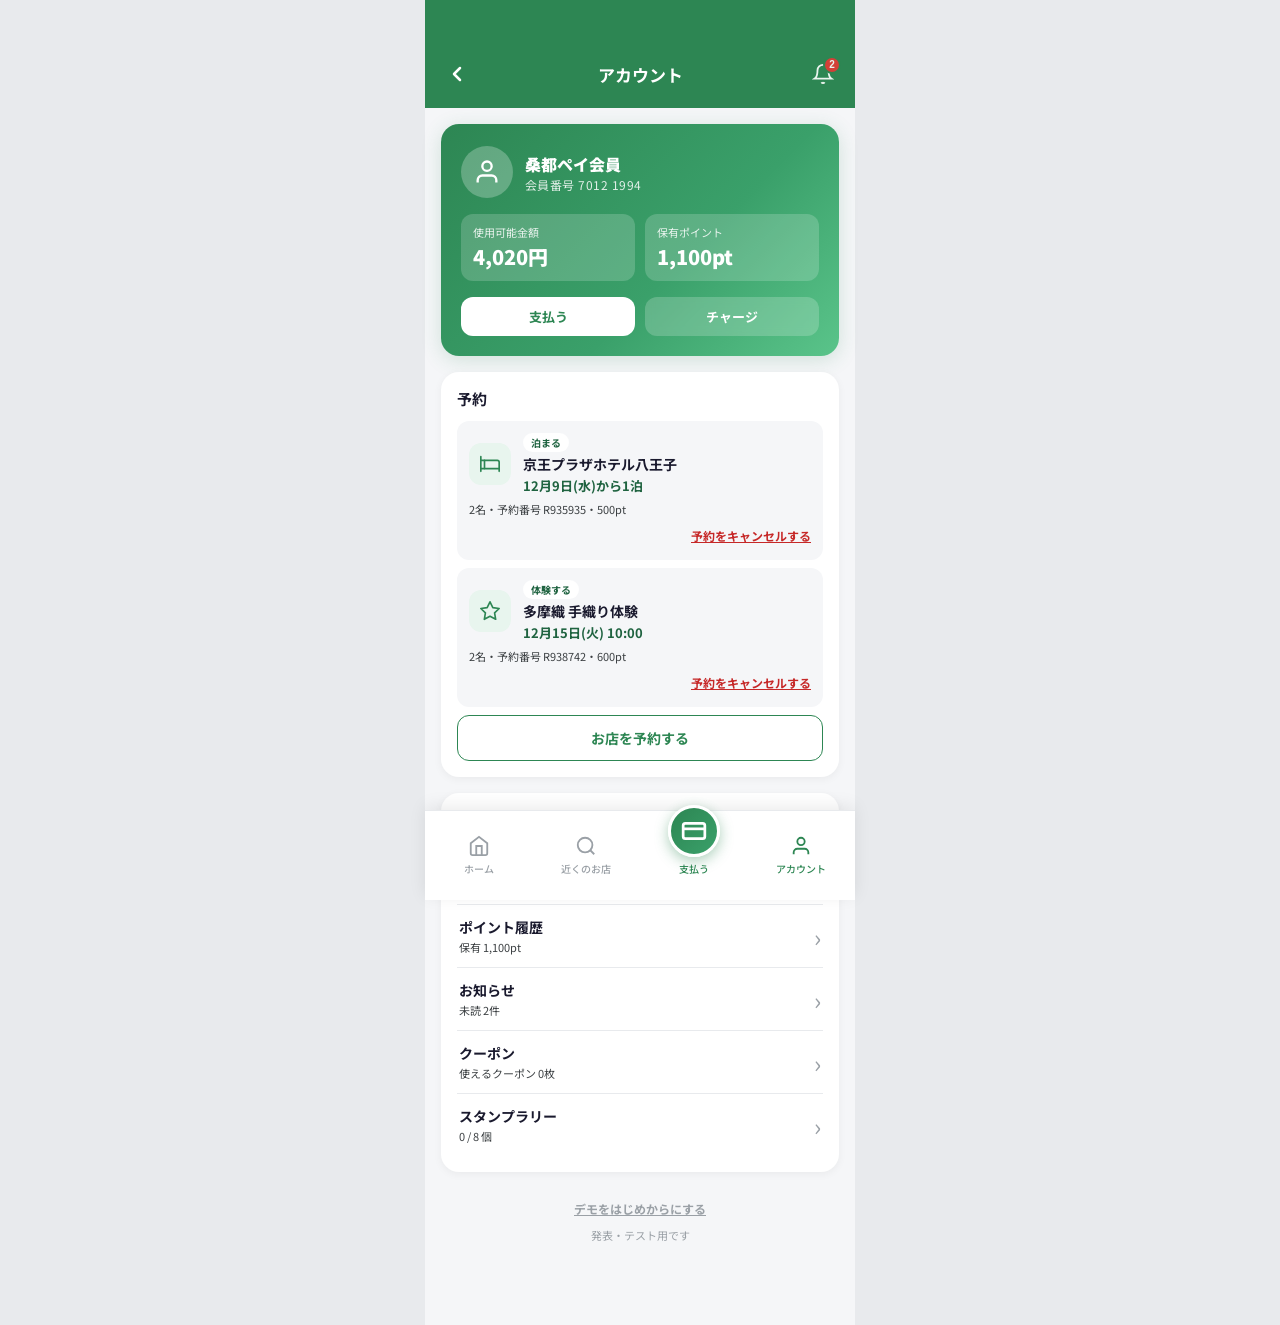
==== account.html @ 96328ba6 "アカウント画面を追加 - ボトムナビの「アカウント」で account.html に移動するようにした - 会員情報：会員番号・使用可能金額・保有ポイント、支払う／チャージ - 予約：これからの予約を" ====
<!DOCTYPE html>
<html lang="ja">
<head>
  <meta charset="UTF-8">
  <meta name="viewport" content="width=device-width, initial-scale=1.0">
  <title>アカウント｜桑都ペイ</title>
  <link rel="stylesheet" href="style.css">
  <link rel="preconnect" href="https://fonts.googleapis.com">
  <link href="https://fonts.googleapis.com/css2?family=Noto+Sans+JP:wght@400;500;700;900&display=swap" rel="stylesheet">
</head>
<body>

  <header class="top-bar sub-bar">
    <a href="index.html" class="back-btn" aria-label="ホームに戻る">
      <svg width="24" height="24" viewBox="0 0 24 24" fill="none" stroke="currentColor" stroke-width="2.5" stroke-linecap="round" stroke-linejoin="round">
        <polyline points="15 18 9 12 15 6"/>
      </svg>
    </a>
    <h1 class="page-title">アカウント</h1>
    <button class="notification-btn" aria-label="お知らせ">
      <svg width="22" height="22" viewBox="0 0 24 24" fill="none" stroke="currentColor" stroke-width="2">
        <path d="M18 8A6 6 0 0 0 6 8c0 7-3 9-3 9h18s-3-2-3-9"/>
        <path d="M13.73 21a2 2 0 0 1-3.46 0"/>
      </svg>
    </button>
  </header>

  <!-- 中身はすべて js/page-account.js で自動生成 -->
  <main class="account-page">
    <!-- 会員情報・残高・ポイント -->
    <section class="account-card"></section>

    <section class="stamp-section">
      <h2 class="stamp-section-title">予約</h2>
      <div class="account-reservations"></div>
    </section>

    <section class="stamp-section">
      <h2 class="stamp-section-title">履歴・特典</h2>
      <div class="account-menu"></div>
    </section>

    <!-- 発表・テスト用 -->
    <section class="account-demo"></section>
  </main>

  <nav class="bottom-nav">
    <a href="index.html" class="nav-item">
      <svg width="22" height="22" viewBox="0 0 24 24" fill="none" stroke="currentColor" stroke-width="2">
        <path d="M3 9l9-7 9 7v11a2 2 0 0 1-2 2H5a2 2 0 0 1-2-2z"/>
        <polyline points="9 22 9 12 15 12 15 22"/>
      </svg>
      <span>ホーム</span>
    </a>
    <a href="shops.html?sort=near" class="nav-item nav-near">
      <svg width="22" height="22" viewBox="0 0 24 24" fill="none" stroke="currentColor" stroke-width="2">
        <circle cx="11" cy="11" r="8"/><line x1="21" y1="21" x2="16.65" y2="16.65"/>
      </svg>
      <span>近くのお店</span>
    </a>
    <a href="pay.html" class="nav-item pay-nav">
      <div class="pay-circle">
        <svg width="26" height="26" viewBox="0 0 24 24" fill="none" stroke="white" stroke-width="2.5">
          <rect x="2" y="5" width="20" height="14" rx="2"/>
          <path d="M2 10h20"/>
        </svg>
      </div>
      <span>支払う</span>
    </a>
    <a href="account.html" class="nav-item nav-account active">
      <svg width="22" height="22" viewBox="0 0 24 24" fill="none" stroke="currentColor" stroke-width="2">
        <path d="M20 21v-2a4 4 0 0 0-4-4H8a4 4 0 0 0-4 4v2"/>
        <circle cx="12" cy="7" r="4"/>
      </svg>
      <span>アカウント</span>
    </a>
  </nav>
<!-- 読み込む順番を変えないでください（上のファイルを下のファイルが使います） -->
<script src="js/data.js"></script>
<script src="js/core.js"></script>
<script src="js/state.js"></script>
<script src="js/demo.js"></script>
<script src="js/ui-common.js"></script>
<script src="js/ui-coupon.js"></script>
<script src="js/ui-merchant.js"></script>
<script src="js/ui-pay.js"></script>
<script src="js/page-account.js"></script>
</body>
</html>
---- style.css ----
@charset "UTF-8";

:root {
  --green-primary: #2D8653;
  --green-light: #3AA06A;
  --green-pale: #E8F5EE;
  --green-dark: #1F6340;
  --white: #FFFFFF;
  --gray-100: #F5F6F8;
  --gray-200: #E8EAED;
  --gray-400: #9AA0A6;
  --gray-700: #3C4043;
  --text-primary: #1A1A2E;
  --radius-card: 18px;
  --shadow-card: 0 4px 20px rgba(45, 134, 83, 0.18);
}

/* 全体 */

[hidden] {
  display: none !important;
}

* {
  margin: 0;
  padding: 0;
  box-sizing: border-box;
}

html {
  background: var(--gray-200);
  overscroll-behavior-y: auto;
}

body {
  font-family: 'Noto Sans JP', sans-serif;
  background: var(--gray-100);
  color: var(--text-primary);
  min-height: 100vh;
  max-width: 430px;
  margin: 0 auto;
  position: relative;
  padding-bottom: 80px;
}

/* ── ヘッダー ── */
.top-bar {
  background: var(--green-primary);
  display: flex;
  align-items: center;
  justify-content: space-between;
  padding:54px 20px 14px;
  position: sticky;
  top: 0;
  z-index: 100;
}

.logo-text {
  font-size: 20px;
  font-weight: 900;
  color: var(--white);
  letter-spacing: 0.05em;
}

.notification-btn {
  position: relative;
  display: flex;
  align-items: center;
  justify-content: center;
  width: 40px;
  height: 40px;
  background: none;
  border: none;
  color: var(--white);
  cursor: pointer;
  opacity: 0.9;
}

/* ベルマークの未読の数 */
.notice-badge {
  position: absolute;
  top: 2px;
  right: 2px;
  min-width: 18px;
  height: 18px;
  padding: 0 4px;
  border-radius: 9px;
  border: 2px solid var(--green-primary);
  background: #E53935;
  color: var(--white);
  font-size: 10px;
  font-weight: 700;
  line-height: 14px;
  text-align: center;
}

/* ── 残高カード ── */
.balance-card {
  background: linear-gradient(135deg, var(--green-primary) 0%, var(--green-light) 60%, #5AC48A 100%);
  margin: 16px 16px 0;
  border-radius: var(--radius-card);
  padding: 28px 24px 24px;
  box-shadow: var(--shadow-card);
  color: var(--white);
}

.card-label {
  font-size: 12px;
  font-weight: 500;
  opacity: 0.85;
  letter-spacing: 0.06em;
  margin-bottom: 6px;
}

.card-amount {
  display: flex;
  align-items: baseline;
  gap: 4px;
  margin-bottom: 8px;
}

.card-points {
  display: inline-block;
  margin-bottom: 20px;
  padding: 4px 10px;
  border-radius: 20px;
  background: rgba(255, 255, 255, 0.2);
  font-size: 12px;
  font-weight: 700;
}

.card-points .points-value {
  font-size: 15px;
  font-weight: 900;
  margin: 0 2px;
}

.amount-value {
  font-size: 44px;
  font-weight: 900;
  line-height: 1;
  letter-spacing: -0.01em;
}

.amount-unit {
  font-size: 18px;
  font-weight: 700;
  opacity: 0.9;
}

.card-actions {
  display: flex;
  gap: 10px;
}

.action-btn {
  flex: 1;
  display: flex;
  flex-direction: column;
  align-items: center;
  gap: 6px;
  padding: 12px 8px;
  border: none;
  border-radius: 12px;
  font-family: 'Noto Sans JP', sans-serif;
  font-size: 12px;
  font-weight: 700;
  cursor: pointer;
  transition: transform 0.1s, opacity 0.1s;
}

.action-btn:active {
  transform: scale(0.95);
  opacity: 0.85;
}

.action-btn.primary {
  background: var(--white);
  color: var(--green-primary);
}

.action-btn.secondary {
  background: rgba(255, 255, 255, 0.2);
  color: var(--white);
  backdrop-filter: blur(4px);
}

/* ── サービス一覧 ── */
.services {
  display: grid;
  grid-template-columns: repeat(3, 1fr);
  gap: 12px;
  margin: 16px 16px 0;
  background: var(--white);
  border-radius: var(--radius-card);
  padding: 20px 12px;
  box-shadow: 0 2px 8px rgba(0, 0, 0, 0.05);
}

.service-item {
  display: flex;
  flex-direction: column;
  align-items: center;
  gap: 8px;
  cursor: pointer;
  transition: transform 0.15s;
}

.service-item:active {
  transform: scale(0.92);
}

.service-icon {
  width: 54px;
  height: 54px;
  background: var(--green-pale);
  border-radius: 16px;
  display: flex;
  align-items: center;
  justify-content: center;
  color: var(--green-primary);
}

.service-item span {
  font-size: 11px;
  font-weight: 500;
  color: var(--gray-700);
  text-align: center;
  line-height: 1.3;
}

/* ── 予約 ── */
.reserve {
  margin: 16px 16px 0;
  background: var(--white);
  border-radius: var(--radius-card);
  padding: 18px 16px 20px;
  box-shadow: 0 2px 8px rgba(0, 0, 0, 0.05);
}

.reserve-title {
  font-size: 15px;
  font-weight: 700;
  color: var(--text-primary);
  margin-bottom: 14px;
}

.reserve-buttons {
  display: flex;
  gap: 10px;
}

.reserve-btn {
  flex: 1;
  display: flex;
  flex-direction: column;
  align-items: center;
  gap: 8px;
  padding: 14px 8px;
  background: var(--green-pale);
  border: none;
  border-radius: 14px;
  font-family: 'Noto Sans JP', sans-serif;
  font-size: 13px;
  font-weight: 700;
  color: var(--green-dark);
  cursor: pointer;
  transition: transform 0.15s, background 0.15s;
}

.reserve-btn:active {
  transform: scale(0.94);
  background: #D4EDE0;
}

.reserve-icon {
  color: var(--green-primary);
}

/* ── クーポン ── */
.coupon {
  margin: 16px 16px 0;
  background: var(--white);
  border-radius: var(--radius-card);
  overflow: hidden;
  box-shadow: 0 2px 8px rgba(0, 0, 0, 0.05);
}

.coupon-header {
  display: flex;
  align-items: center;
  justify-content: space-between;
  padding: 16px 16px 12px;
  border-bottom: 1px solid var(--gray-200);
}

.coupon-header h2 {
  font-size: 15px;
  font-weight: 700;
  color: var(--text-primary);
}

.coupon-carousel {
  display: flex;
  gap: 12px;
  overflow-x: auto;
  scroll-snap-type: x mandatory;
  -webkit-overflow-scrolling: touch;
  overscroll-behavior-x: contain;
  padding: 14px 16px 16px;
  scrollbar-width: none;
}

.coupon-carousel::-webkit-scrollbar {
  display: none;
}

.coupon-card {
  flex-shrink: 0;
  width: 148px;
  scroll-snap-align: start;
  background: var(--green-pale);
  border-radius: 14px;
  padding: 16px 14px 14px;
  display: flex;
  flex-direction: column;
  gap: 10px;
  border: 1.5px dashed var(--green-primary);
  position: relative;
}

.coupon-name {
  font-size: 12px;
  font-weight: 700;
  color: var(--text-primary);
  line-height: 1.4;
  min-height: 34px;
}

.coupon-discount {
  font-size: 12px;
  font-weight: 700;
  color: var(--green-primary);
  line-height: 1;
}

.coupon-discount span {
  font-size: 32px;
  font-weight: 900;
  letter-spacing: -0.02em;
}

.coupon-btn {
  width: 100%;
  padding: 8px 0;
  background: var(--green-primary);
  color: var(--white);
  border: none;
  border-radius: 8px;
  font-family: 'Noto Sans JP', sans-serif;
  font-size: 12px;
  font-weight: 700;
  cursor: pointer;
  transition: opacity 0.15s, transform 0.15s;
}

.coupon-btn:active {
  opacity: 0.8;
  transform: scale(0.97);
}

.coupon-btn.coupon-btn-clicked {
  opacity: 0.5;
  cursor: default;
  transform: none;
}

/* 「すべて見る」リンク */
.news-more {
  font-size: 12px;
  color: var(--green-primary);
  text-decoration: none;
  font-weight: 500;
}

/* ── ボトムナビ ── */
.bottom-nav {
  position: fixed;
  bottom: 0;
  left: 50%;
  transform: translateX(-50%);
  width: 100%;
  max-width: 430px;
  background: var(--white);
  border-top: 1px solid var(--gray-200);
  display: flex;
  align-items: flex-end;
  padding: 8px 0 20px;
  box-shadow: 0 -4px 16px rgba(0, 0, 0, 0.08);
  z-index: 200;
}

.nav-item {
  flex: 1;
  display: flex;
  flex-direction: column;
  align-items: center;
  gap: 4px;
  background: none;
  border: none;
  cursor: pointer;
  color: var(--gray-400);
  font-family: 'Noto Sans JP', sans-serif;
  font-size: 10px;
  font-weight: 500;
  padding: 4px 0;
  transition: color 0.15s;
}

.nav-item.active {
  color: var(--green-primary);
}

.nav-item.pay-nav {
  color: var(--green-primary);
  margin-top: -18px;
}

.pay-circle {
  width: 52px;
  height: 52px;
  background: linear-gradient(135deg, var(--green-primary), var(--green-light));
  border-radius: 50%;
  display: flex;
  align-items: center;
  justify-content: center;
  box-shadow: 0 4px 14px rgba(45, 134, 83, 0.4);
  border: 3px solid var(--white);
}
/* リンクで作ったボタンの下線を消す */
a.service-item,
a.nav-item {
  text-decoration: none;
}

/* ════════════════════════════
   クーポン一覧ページ
   ════════════════════════════ */
.sub-bar {
  padding: 54px 12px 14px;
}

.back-btn {
  display: flex;
  align-items: center;
  justify-content: center;
  width: 40px;
  height: 40px;
  color: var(--white);
}

.page-title {
  font-size: 17px;
  font-weight: 700;
  color: var(--white);
}

/* 獲得状況の切り替え（カテゴリと区別するためセグメント型） */
.coupon-tabs {
  display: flex;
  gap: 4px;
  margin: 12px 16px 0;
  padding: 4px;
  background: var(--gray-200);
  border-radius: 12px;
}

.coupon-tab {
  flex: 1;
  padding: 7px 0;
  background: none;
  border: none;
  border-radius: 9px;
  font-family: 'Noto Sans JP', sans-serif;
  font-size: 13px;
  font-weight: 700;
  color: var(--gray-700);
  cursor: pointer;
  transition: background 0.15s, color 0.15s;
}

.coupon-tab.active {
  background: var(--white);
  color: var(--green-primary);
  box-shadow: 0 1px 4px rgba(0, 0, 0, 0.08);
}

/* 縦並びのクーポン */
.coupon-list {
  display: flex;
  flex-direction: column;
  gap: 12px;
  margin: 16px 16px 0;
}

.coupon-card.coupon-row {
  width: 100%;
  flex-direction: row;
  align-items: center;
  gap: 14px;
  padding: 16px;
}

.coupon-row .coupon-discount {
  flex-shrink: 0;
  width: 92px;
  text-align: center;
}

.coupon-row .coupon-discount span {
  font-size: 26px;
}

.coupon-row .coupon-name {
  flex: 1;
  min-height: 0;
  font-size: 14px;
}

.coupon-row .coupon-btn {
  flex-shrink: 0;
  width: 84px;
}

.coupon-empty {
  padding: 40px 0;
  text-align: center;
  font-size: 13px;
  color: var(--gray-400);
}

/* カテゴリ・エリアのボタン（横にスクロールできる） */
.category-chips,
.area-chips {
  display: flex;
  gap: 8px;
  overflow-x: auto;
  padding: 16px 16px 0;
  scrollbar-width: none;
}

.category-chips::-webkit-scrollbar,
.area-chips::-webkit-scrollbar {
  display: none;
}

.category-chip {
  flex-shrink: 0;
  padding: 7px 14px;
  background: var(--green-pale);
  border: none;
  border-radius: 20px;
  font-family: 'Noto Sans JP', sans-serif;
  font-size: 13px;
  font-weight: 700;
  color: var(--green-dark);
  cursor: pointer;
  transition: background 0.15s, color 0.15s;
}

.category-chip.active {
  background: var(--green-dark);
  color: var(--white);
}

/* 一覧カードの店名とカテゴリ */
.coupon-info {
  flex: 1;
  display: flex;
  flex-direction: column;
  align-items: flex-start;
  gap: 4px;
}

.coupon-category {
  font-size: 10px;
  font-weight: 700;
  color: var(--green-dark);
  background: var(--white);
  padding: 2px 8px;
  border-radius: 20px;
}

/* ════════════════════════════
   回遊クーポン
   ════════════════════════════ */

/* 案内バナー */
.tour-banner {
  margin: 14px 16px 0;
  padding: 14px 16px;
  background: linear-gradient(135deg, #FFF7E6, #FFEFD1);
  border: 1px solid #F5D9A3;
  border-radius: 14px;
  display: flex;
  flex-direction: column;
  gap: 6px;
}

.tour-banner-page {
  margin-top: 16px;
}

.tour-banner.is-active {
  background: linear-gradient(135deg, var(--green-primary), var(--green-light));
  border-color: transparent;
  color: var(--white);
}

.tour-title {
  font-size: 14px;
  font-weight: 700;
  line-height: 1.4;
}

.tour-text {
  font-size: 12px;
  line-height: 1.6;
  opacity: 0.85;
}

.tour-remaining {
  font-size: 12px;
  font-weight: 500;
}

.tour-countdown {
  font-size: 18px;
  font-weight: 900;
  margin-left: 2px;
}

.tour-demo-btn {
  align-self: flex-start;
  margin-top: 4px;
  padding: 8px 14px;
  background: #E08A00;
  color: var(--white);
  border: none;
  border-radius: 8px;
  font-family: 'Noto Sans JP', sans-serif;
  font-size: 12px;
  font-weight: 700;
  cursor: pointer;
}

.tour-demo-btn:active {
  transform: scale(0.97);
}

/* 回遊クーポンのカード */
.coupon-card.is-tour {
  background: #FFF7E6;
  border-color: #E08A00;
}

.coupon-card.is-tour .coupon-discount {
  color: #C06F00;
}

.coupon-card.is-tour .coupon-btn {
  background: #E08A00;
}

.coupon-card.is-inactive .coupon-name,
.coupon-card.is-inactive .coupon-discount {
  opacity: 0.55;
}

.coupon-badge {
  align-self: flex-start;
  font-size: 10px;
  font-weight: 700;
  color: var(--white);
  background: #E08A00;
  padding: 2px 8px;
  border-radius: 20px;
}

/* ホームのカードではバッジを右上に重ねる */
.coupon-card:not(.coupon-row) .coupon-badge {
  position: absolute;
  top: -9px;
  right: 10px;
}

.coupon-note {
  font-size: 11px;
  font-weight: 500;
  color: var(--gray-700);
  line-height: 1.4;
}

.coupon-note.is-active {
  color: #C06F00;
  font-weight: 700;
}

/* 一覧カードのラベル（回遊・カテゴリ）を横に並べる */
.coupon-labels {
  display: flex;
  flex-wrap: wrap;
  gap: 4px;
}

/* ホームのカードはボタンを下端にそろえる */
.coupon-card:not(.coupon-row) .coupon-btn {
  margin-top: auto;
}

/* 利用条件 */
.coupon-condition {
  font-size: 10px;
  font-weight: 500;
  color: var(--gray-700);
  line-height: 1.4;
}

.coupon-card:not(.coupon-row) .coupon-condition {
  margin-top: -4px;
}

/* カードは押すと詳細が開く */
.coupon-card {
  cursor: pointer;
}

/* ════════════════════════════
   クーポン詳細（下から出てくるパネル）
   ════════════════════════════ */
.sheet-overlay {
  position: fixed;
  inset: 0;
  z-index: 300;
  background: rgba(0, 0, 0, 0);
  display: flex;
  justify-content: center;
  align-items: flex-end;
  transition: background 0.25s;
}

.sheet-overlay.is-open {
  background: rgba(0, 0, 0, 0.45);
}

.sheet {
  position: relative;
  width: 100%;
  max-width: 430px;
  max-height: 85vh;
  overflow-y: auto;
  background: var(--white);
  border-radius: 22px 22px 0 0;
  padding: 10px 20px 28px;
  display: flex;
  flex-direction: column;
  gap: 12px;
  transform: translateY(100%);
  transition: transform 0.25s ease-out;
}

.sheet-overlay.is-open .sheet {
  transform: translateY(0);
}

/* 中身が多いときに、ボタンの列などがつぶれないようにする（パネル全体をスクロールさせる） */
.sheet > * {
  flex-shrink: 0;
}

.sheet-handle {
  align-self: center;
  width: 40px;
  height: 4px;
  border-radius: 2px;
  background: var(--gray-200);
  margin-bottom: 6px;
}

.sheet-close {
  position: absolute;
  top: 14px;
  right: 14px;
  width: 32px;
  height: 32px;
  border: none;
  border-radius: 50%;
  background: var(--gray-100);
  color: var(--gray-700);
  font-size: 20px;
  line-height: 1;
  cursor: pointer;
}

.sheet .coupon-category {
  background: var(--green-pale);
}

.sheet-title {
  font-size: 20px;
  font-weight: 900;
  line-height: 1.4;
  padding-right: 36px;
}

.sheet-discount {
  font-size: 16px;
  font-weight: 700;
  color: var(--green-primary);
  line-height: 1;
}

.sheet-discount span {
  font-size: 44px;
  font-weight: 900;
  letter-spacing: -0.02em;
}

.sheet.is-tour .sheet-discount {
  color: #C06F00;
}

.sheet-desc {
  font-size: 13px;
  line-height: 1.7;
  color: var(--gray-700);
}

.sheet-info {
  display: grid;
  grid-template-columns: 84px 1fr;
  gap: 10px 12px;
  padding: 14px 16px;
  background: var(--gray-100);
  border-radius: 12px;
  font-size: 13px;
}

.sheet-info dt {
  color: var(--gray-400);
  font-weight: 500;
}

.sheet-info dd {
  font-weight: 700;
}

.sheet-info .tour-countdown {
  font-size: inherit;
  margin-left: 0;
  color: #C06F00;
}

.sheet-howto-title {
  font-size: 13px;
  font-weight: 700;
  margin-bottom: 6px;
}

.sheet-howto ol {
  padding-left: 1.4em;
  font-size: 12px;
  line-height: 1.8;
  color: var(--gray-700);
}

.sheet-btn {
  margin-top: 4px;
  width: 100%;
  padding: 14px 0;
  background: var(--green-primary);
  color: var(--white);
  border: none;
  border-radius: 12px;
  font-family: 'Noto Sans JP', sans-serif;
  font-size: 15px;
  font-weight: 700;
  cursor: pointer;
}

.sheet.is-tour .sheet-btn {
  background: #E08A00;
}

.sheet-btn:disabled {
  opacity: 0.5;
  cursor: default;
}

/* ════════════════════════════
   お店の予約
   ════════════════════════════ */
a.reserve-btn {
  text-decoration: none;
}

/* 食べる・泊まる・体験するの切り替え */
.reserve-switch {
  display: flex;
  gap: 4px;
  margin: 16px 16px 0;
  padding: 4px;
  background: var(--gray-200);
  border-radius: 12px;
}

.reserve-switch a {
  flex: 1;
  padding: 8px 0;
  border-radius: 9px;
  text-align: center;
  text-decoration: none;
  font-size: 13px;
  font-weight: 700;
  color: var(--gray-700);
}

.reserve-switch a.active {
  background: var(--white);
  color: var(--green-primary);
  box-shadow: 0 1px 4px rgba(0, 0, 0, 0.08);
}

.reserve-lead {
  margin: 14px 16px 0;
  font-size: 12px;
  line-height: 1.6;
  color: var(--gray-700);
}

/* お店のカード（予約ページ・加盟店一覧で共通） */
.shop-list,
.merchant-list {
  display: flex;
  flex-direction: column;
  gap: 12px;
  margin: 14px 16px 0;
}

.shop-card {
  background: var(--white);
  border-radius: var(--radius-card);
  padding: 16px;
  box-shadow: 0 2px 8px rgba(0, 0, 0, 0.05);
  display: flex;
  flex-direction: column;
  gap: 10px;
  cursor: pointer;
  transition: transform 0.15s;
}

.shop-card:active {
  transform: scale(0.98);
}

.shop-head {
  display: flex;
  gap: 12px;
  align-items: center;
}

.shop-icon {
  flex-shrink: 0;
  width: 52px;
  height: 52px;
  border-radius: 14px;
  background: var(--green-pale);
  color: var(--green-primary);
  display: flex;
  align-items: center;
  justify-content: center;
}

.shop-title-box {
  display: flex;
  flex-direction: column;
  gap: 5px;
}

.shop-name {
  font-size: 15px;
  font-weight: 700;
  line-height: 1.4;
}

.shop-card .coupon-category {
  background: var(--green-pale);
}

.shop-desc {
  font-size: 12px;
  line-height: 1.6;
  color: var(--gray-700);
}

.shop-foot {
  display: flex;
  align-items: center;
  justify-content: space-between;
  gap: 10px;
}

.shop-btn {
  flex-shrink: 0;
  padding: 9px 18px;
  background: var(--green-primary);
  color: var(--white);
  border: none;
  border-radius: 10px;
  font-family: 'Noto Sans JP', sans-serif;
  font-size: 13px;
  font-weight: 700;
  cursor: pointer;
}

/* 予約フォーム */
.reserve-form {
  display: flex;
  flex-direction: column;
  gap: 12px;
  margin-top: 4px;
}

.form-field {
  display: flex;
  flex-direction: column;
  gap: 6px;
}

.form-label {
  font-size: 12px;
  font-weight: 700;
  color: var(--gray-700);
}

.form-input {
  width: 100%;
  padding: 12px 14px;
  border: 1px solid var(--gray-200);
  border-radius: 10px;
  background: var(--gray-100);
  font-family: 'Noto Sans JP', sans-serif;
  font-size: 16px; /* 16px 未満だと iPhone で入力時に画面が拡大される */
  color: var(--text-primary);
}

.form-input:focus {
  outline: 2px solid var(--green-light);
  outline-offset: 1px;
}

.form-error {
  font-size: 12px;
  font-weight: 700;
  color: #C62828;
}

/* 予約完了 */
.reserve-check {
  align-self: center;
  width: 64px;
  height: 64px;
  margin-top: 8px;
  border-radius: 50%;
  background: var(--green-primary);
  color: var(--white);
  font-size: 32px;
  font-weight: 900;
  display: flex;
  align-items: center;
  justify-content: center;
}

.reserve-done-title {
  text-align: center;
  padding-right: 0;
}

/* お店のアクセス */
.shop-access {
  font-size: 12px;
  font-weight: 500;
  color: var(--gray-700);
  line-height: 1.5;
}

/* 回遊の起点バッジ（高尾山エリアのお店） */
.coupon-badge.is-origin {
  background: var(--green-primary);
}

/* 予約画面の回遊クーポン案内 */
.tour-box {
  display: flex;
  flex-direction: column;
  gap: 6px;
  padding: 14px;
  background: #FFF7E6;
  border: 1.5px dashed #E08A00;
  border-radius: 12px;
}

.tour-box.is-origin {
  background: var(--green-pale);
  border-color: var(--green-primary);
}

.tour-box-head {
  display: flex;
  align-items: center;
  gap: 6px;
}

.tour-box-title {
  font-size: 13px;
  font-weight: 700;
}

.tour-box-amount {
  font-size: 12px;
  color: var(--gray-700);
}

.tour-box-amount strong {
  font-size: 18px;
  font-weight: 900;
  color: #C06F00;
  margin-right: 2px;
}

.tour-box-text {
  font-size: 12px;
  line-height: 1.6;
  color: var(--gray-700);
}

.tour-box-warn {
  font-size: 11px;
  font-weight: 700;
  line-height: 1.5;
  color: #C62828;
}

.tour-box-btn {
  align-self: flex-start;
  padding: 8px 14px;
  background: #E08A00;
  color: var(--white);
  border: none;
  border-radius: 8px;
  font-family: 'Noto Sans JP', sans-serif;
  font-size: 12px;
  font-weight: 700;
  cursor: pointer;
}

/* クーポン詳細の「このお店を予約する」 */
.sheet-link {
  display: block;
  padding: 12px 0;
  border: 1.5px solid var(--green-primary);
  border-radius: 12px;
  text-align: center;
  text-decoration: none;
  font-size: 14px;
  font-weight: 700;
  color: var(--green-primary);
}

/* 予約画面の「獲得済み」ボタン（押せない） */
.tour-box-btn.is-done {
  background: var(--white);
  color: #C06F00;
  border: 1.5px solid #E08A00;
  cursor: default;
}

/* ════════════════════════════
   加盟店一覧
   ════════════════════════════ */
.search-box {
  display: flex;
  align-items: center;
  gap: 8px;
  margin: 16px 16px 0;
  padding: 0 14px;
  background: var(--white);
  border: 1px solid var(--gray-200);
  border-radius: 12px;
  color: var(--gray-400);
}

.merchant-search {
  flex: 1;
  padding: 12px 0;
  border: none;
  background: none;
  font-family: 'Noto Sans JP', sans-serif;
  font-size: 16px; /* 16px 未満だと iPhone で入力時に画面が拡大される */
  color: var(--text-primary);
  outline: none;
}

.search-box:focus-within {
  border-color: var(--green-light);
}

.area-chips {
  padding-top: 12px;
}

.merchant-count {
  margin: 12px 16px 0;
  font-size: 12px;
  font-weight: 700;
  color: var(--gray-700);
}

.merchant-list {
  margin-top: 8px;
}

/* 通常クーポン・予約可のバッジ */
.coupon-badge.is-coupon {
  background: var(--green-light);
}

.coupon-badge.is-reserve {
  background: var(--gray-700);
}

/* 通常クーポンの案内（緑） */
.tour-box.is-normal {
  background: var(--green-pale);
  border-color: var(--green-primary);
}

.tour-box.is-normal .tour-box-amount strong {
  color: var(--green-primary);
}

.tour-box.is-normal .tour-box-btn {
  background: var(--green-primary);
}

.tour-box.is-normal .tour-box-btn.is-done {
  background: var(--white);
  color: var(--green-primary);
  border-color: var(--green-primary);
}

.tour-box-actions {
  display: flex;
  flex-wrap: wrap;
  align-items: center;
  gap: 10px;
}

.tour-box-link {
  padding: 8px 0;
  background: none;
  border: none;
  font-family: 'Noto Sans JP', sans-serif;
  font-size: 12px;
  font-weight: 700;
  color: var(--gray-700);
  text-decoration: underline;
  cursor: pointer;
}

/* リンクで作った大きいボタン */
.sheet-btn-link {
  display: block;
  text-align: center;
  text-decoration: none;
}

/* ── 加盟店一覧：リスト / 地図の切り替え ── */
.list-head {
  display: flex;
  align-items: center;
  justify-content: space-between;
  margin: 12px 16px 0;
}

.list-head .merchant-count {
  margin: 0;
}

.view-switch {
  display: flex;
  gap: 2px;
  padding: 3px;
  background: var(--gray-200);
  border-radius: 10px;
}

.view-switch button {
  padding: 6px 14px;
  background: none;
  border: none;
  border-radius: 8px;
  font-family: 'Noto Sans JP', sans-serif;
  font-size: 12px;
  font-weight: 700;
  color: var(--gray-700);
  cursor: pointer;
}

.view-switch button.active {
  background: var(--white);
  color: var(--green-primary);
  box-shadow: 0 1px 4px rgba(0, 0, 0, 0.08);
}

/* ── 地図 ── */
.map-view {
  position: relative;
  z-index: 0; /* 地図がヘッダーや下のパネルより上に出ないようにする */
  margin: 10px 16px 0;
}

.merchant-map {
  height: 60vh;
  min-height: 320px;
  border-radius: var(--radius-card);
  overflow: hidden;
  background: var(--gray-200);
}

.map-error {
  padding: 40px 20px;
  text-align: center;
  font-size: 13px;
  color: var(--gray-700);
}

/* ピン */
.map-pin {
  display: inline-block;
  width: 22px;
  height: 22px;
  border-radius: 50%;
  background: var(--gray-700);
  border: 3px solid var(--white);
  box-shadow: 0 2px 6px rgba(0, 0, 0, 0.35);
}

.map-pin.is-origin {
  background: var(--green-primary);
}

.map-pin.is-tour {
  background: #E08A00;
}

/* 凡例 */
.map-legend {
  display: flex;
  flex-wrap: wrap;
  gap: 6px 14px;
  margin-top: 10px;
  font-size: 11px;
  color: var(--gray-700);
}

.map-legend span {
  display: flex;
  align-items: center;
  gap: 5px;
}

.map-legend .map-pin {
  width: 14px;
  height: 14px;
  border-width: 2px;
}

.map-note {
  margin-top: 6px;
  font-size: 11px;
  color: var(--gray-400);
}

/* 吹き出し */
.map-popup {
  display: flex;
  flex-direction: column;
  gap: 3px;
  min-width: 160px;
  font-family: 'Noto Sans JP', sans-serif;
}

.map-popup-name {
  font-size: 14px;
  font-weight: 700;
  color: var(--text-primary);
}

.map-popup-genre {
  font-size: 11px;
  color: var(--gray-700);
}

.map-popup-coupon {
  font-size: 11px;
  font-weight: 700;
  color: #C06F00;
}

.map-popup-btn {
  margin-top: 6px;
  padding: 7px 0;
  background: var(--green-primary);
  color: var(--white);
  border: none;
  border-radius: 8px;
  font-family: 'Noto Sans JP', sans-serif;
  font-size: 12px;
  font-weight: 700;
  cursor: pointer;
}

/* ── 加盟店一覧：エリア・カテゴリの絞り込み ── */
.filter-row,
.group-bar {
  display: flex;
  align-items: center;
  gap: 8px;
  margin: 10px 0 0 16px;
}

.filter-row .area-chips {
  flex: 1;
  min-width: 0; /* 横スクロールできるようにする */
  padding: 0 16px 0 0;
}

.filter-label {
  flex-shrink: 0;
  width: 52px;
  font-size: 11px;
  font-weight: 700;
  color: var(--gray-400);
}

.filter-row .category-chip {
  padding: 6px 12px;
  font-size: 12px;
}

.group-bar {
  margin-right: 16px;
}

/* 一覧の見出し */
.group-head {
  display: flex;
  align-items: baseline;
  gap: 8px;
  margin-top: 8px;
  padding-left: 10px;
  border-left: 4px solid var(--green-primary);
  font-size: 15px;
  font-weight: 700;
  color: var(--text-primary);
}

.group-head:first-child {
  margin-top: 0;
}

.group-count {
  font-size: 12px;
  font-weight: 500;
  color: var(--gray-400);
}

/* ════════════════════════════
   スタンプラリー
   ════════════════════════════ */
.coupon-badge.is-stamp {
  background: #C2185B;
}

/* 加盟店の詳細パネルの枠 */
.stamp-box {
  display: flex;
  flex-direction: column;
  gap: 6px;
  padding: 14px;
  background: #FCE4EC;
  border: 1.5px dashed #C2185B;
  border-radius: 12px;
}

.stamp-box .tour-box-btn {
  background: #C2185B;
}

.stamp-box .tour-box-link {
  align-self: flex-start;
  text-decoration: underline;
  font-size: 12px;
  font-weight: 700;
  color: #C2185B;
}

/* 上のカード */
.stamp-hero {
  margin: 16px 16px 0;
  padding: 22px 20px 18px;
  border-radius: var(--radius-card);
  background: linear-gradient(135deg, #AD1457, #E35D8C);
  box-shadow: 0 4px 20px rgba(173, 20, 87, 0.25);
  color: var(--white);
  display: flex;
  flex-direction: column;
  gap: 6px;
}

.stamp-hero-title {
  font-size: 17px;
  font-weight: 900;
}

.stamp-hero-text {
  font-size: 12px;
  line-height: 1.6;
  opacity: 0.9;
}

.stamp-count {
  margin-top: 6px;
  font-size: 16px;
  font-weight: 700;
}

.stamp-count strong {
  font-size: 40px;
  font-weight: 900;
  margin-right: 4px;
}

.stamp-progress {
  position: relative;
  height: 10px;
  border-radius: 5px;
  background: rgba(255, 255, 255, 0.3);
  margin: 4px 0 6px;
}

.stamp-progress-bar {
  height: 100%;
  border-radius: 5px;
  background: var(--white);
  transition: width 0.3s;
}

/* 特典がもらえる位置の目印 */
.stamp-tick {
  position: absolute;
  top: 50%;
  width: 16px;
  height: 16px;
  margin-left: -8px;
  transform: translateY(-50%);
  border-radius: 50%;
  background: #E35D8C;
  border: 2px solid var(--white);
}

.stamp-tick.is-reached {
  background: #FFD54F;
}

.stamp-hero-period {
  font-size: 11px;
  opacity: 0.85;
}

/* 各ブロック */
.stamp-section {
  margin: 16px 16px 0;
  padding: 16px;
  background: var(--white);
  border-radius: var(--radius-card);
  box-shadow: 0 2px 8px rgba(0, 0, 0, 0.05);
  display: flex;
  flex-direction: column;
  gap: 12px;
}

.stamp-section-title {
  font-size: 15px;
  font-weight: 700;
}

.stamp-section-note {
  margin-top: -6px;
  font-size: 12px;
  line-height: 1.6;
  color: var(--gray-700);
}

/* スタンプカード */
.stamp-card {
  display: grid;
  grid-template-columns: repeat(4, 1fr);
  gap: 14px 8px;
}

.stamp-cell {
  display: flex;
  flex-direction: column;
  align-items: center;
  gap: 6px;
  background: none;
  border: none;
  font-family: 'Noto Sans JP', sans-serif;
  cursor: pointer;
}

.stamp-mark {
  width: 58px;
  height: 58px;
  border-radius: 50%;
  border: 2px dashed #E8A7BF;
  background: #FFF5F8;
  color: #E8A7BF;
  font-size: 18px;
  font-weight: 900;
  display: flex;
  align-items: center;
  justify-content: center;
}

/* 押されたスタンプ（ハンコ風に少し傾ける） */
.stamp-cell.is-done .stamp-mark {
  border: 3px double #C2185B;
  background: #FCE4EC;
  color: #C2185B;
  font-size: 22px;
  transform: rotate(-12deg);
}

.stamp-name {
  width: 100%;
  font-size: 10px;
  font-weight: 500;
  line-height: 1.3;
  color: var(--gray-700);
  text-align: center;
  display: -webkit-box;
  -webkit-line-clamp: 2; /* 長い店名は2行まで */
  -webkit-box-orient: vertical;
  overflow: hidden;
}

/* 特典 */
.stamp-rewards {
  display: flex;
  flex-direction: column;
  gap: 8px;
}

.stamp-reward {
  display: flex;
  align-items: center;
  justify-content: space-between;
  gap: 10px;
  padding: 12px 14px;
  background: var(--gray-100);
  border-radius: 12px;
}

.stamp-reward-count {
  font-size: 11px;
  font-weight: 700;
  color: #C2185B;
}

.stamp-reward-label {
  font-size: 13px;
  font-weight: 700;
}

.stamp-reward-btn {
  flex-shrink: 0;
  padding: 8px 14px;
  background: #C2185B;
  color: var(--white);
  border: none;
  border-radius: 8px;
  font-family: 'Noto Sans JP', sans-serif;
  font-size: 12px;
  font-weight: 700;
  cursor: pointer;
}

.stamp-reward-btn.is-locked {
  background: var(--gray-200);
  color: var(--gray-700);
  cursor: default;
}

.stamp-reward-btn.is-claimed {
  background: var(--white);
  color: #C2185B;
  border: 1.5px solid #C2185B;
  cursor: default;
}

/* 対象のお店 */
.stamp-spots {
  display: flex;
  flex-direction: column;
  gap: 8px;
}

.stamp-spot {
  display: flex;
  align-items: center;
  gap: 12px;
  width: 100%;
  padding: 10px;
  background: var(--gray-100);
  border: none;
  border-radius: 12px;
  font-family: 'Noto Sans JP', sans-serif;
  text-align: left;
  cursor: pointer;
}

.stamp-spot .shop-icon {
  width: 42px;
  height: 42px;
  border-radius: 12px;
}

.stamp-spot .shop-icon svg {
  width: 22px;
  height: 22px;
}

.stamp-spot-info {
  flex: 1;
  min-width: 0;
}

.stamp-spot-name {
  font-size: 13px;
  font-weight: 700;
  color: var(--text-primary);
}

.stamp-spot-genre {
  font-size: 11px;
  color: var(--gray-700);
}

.stamp-spot-status {
  flex-shrink: 0;
  font-size: 11px;
  font-weight: 700;
  color: var(--gray-400);
}

.stamp-spot.is-done .stamp-spot-status {
  color: #C2185B;
}

/* ════════════════════════════
   加盟店一覧：近い順
   ════════════════════════════ */
/* カード右上の距離 */
.shop-distance {
  flex-shrink: 0;
  margin-left: auto;
  align-self: flex-start;
  font-size: 12px;
  font-weight: 700;
  color: var(--green-primary);
}

.shop-distance:empty {
  display: none;
}

/* 現在地の取得状況 */
.location-status {
  display: flex;
  flex-wrap: wrap;
  align-items: center;
  gap: 6px 10px;
  margin: 10px 16px 0;
  padding: 10px 12px;
  background: var(--green-pale);
  border-radius: 10px;
  font-size: 12px;
  line-height: 1.5;
  color: var(--green-dark);
}

.location-demo-btn {
  padding: 6px 10px;
  background: var(--white);
  border: 1.5px solid var(--green-primary);
  border-radius: 8px;
  font-family: 'Noto Sans JP', sans-serif;
  font-size: 11px;
  font-weight: 700;
  color: var(--green-primary);
  cursor: pointer;
}

/* 地図の現在地ピン */
.map-pin.is-me {
  width: 18px;
  height: 18px;
  background: #1E88E5;
  box-shadow: 0 0 0 6px rgba(30, 136, 229, 0.25);
}

.map-legend .map-pin.is-me {
  box-shadow: 0 0 0 3px rgba(30, 136, 229, 0.25);
}

/* 「現在地から近い順」のオン・オフスイッチ */
.near-toggle {
  display: flex;
  align-items: center;
  justify-content: space-between;
  width: 100%;
  padding: 10px 14px;
  background: var(--white);
  border: 1px solid var(--gray-200);
  border-radius: 12px;
  cursor: pointer;
}

.near-toggle-text {
  font-size: 13px;
  font-weight: 700;
  color: var(--text-primary);
}

/* 本物のチェックボックスは見えなくして、下のスイッチで見せる */
.near-toggle input {
  position: absolute;
  opacity: 0;
  pointer-events: none;
}

.near-toggle-switch {
  position: relative;
  width: 44px;
  height: 26px;
  border-radius: 13px;
  background: var(--gray-200);
  transition: background 0.2s;
}

.near-toggle-switch::after {
  content: '';
  position: absolute;
  top: 3px;
  left: 3px;
  width: 20px;
  height: 20px;
  border-radius: 50%;
  background: var(--white);
  box-shadow: 0 1px 3px rgba(0, 0, 0, 0.25);
  transition: transform 0.2s;
}

.near-toggle input:checked + .near-toggle-switch {
  background: var(--green-primary);
}

.near-toggle input:checked + .near-toggle-switch::after {
  transform: translateX(18px);
}

.near-toggle input:focus-visible + .near-toggle-switch {
  outline: 2px solid var(--green-light);
  outline-offset: 2px;
}

/* ════════════════════════════
   ポイント
   ════════════════════════════ */
.coupon-badge.is-point {
  background: #1565C0;
}

.point-box {
  display: flex;
  flex-direction: column;
  gap: 4px;
  padding: 12px 14px;
  background: #E3F2FD;
  border-radius: 12px;
}

.point-box-amount {
  font-size: 13px;
  font-weight: 700;
  color: var(--text-primary);
}

.point-box-amount strong {
  font-size: 20px;
  font-weight: 900;
  color: #1565C0;
}

.point-box-text {
  font-size: 12px;
  line-height: 1.6;
  color: var(--gray-700);
}

.point-box.is-done {
  text-align: center;
  border: 1.5px solid #1565C0;
}

.point-box.is-done .point-box-amount strong {
  font-size: 26px;
}

/* ════════════════════════════
   お知らせ
   ════════════════════════════ */
.notice-chips {
  display: flex;
  gap: 6px;
  overflow-x: auto;
  scrollbar-width: none;
}

.notice-chips::-webkit-scrollbar {
  display: none;
}

.notice-chips .category-chip {
  padding: 6px 12px;
  font-size: 12px;
}

.notice-list {
  display: flex;
  flex-direction: column;
  gap: 8px;
}

.notice-empty {
  padding: 30px 0;
  text-align: center;
  font-size: 13px;
  color: var(--gray-400);
}

.notice-item {
  display: flex;
  gap: 12px;
  padding: 12px;
  background: var(--gray-100);
  border-radius: 12px;
}

/* 未読は少し色をつける */
.notice-item.is-unread {
  background: var(--green-pale);
}

.notice-icon {
  flex-shrink: 0;
  width: 38px;
  height: 38px;
  border-radius: 50%;
  display: flex;
  align-items: center;
  justify-content: center;
  color: var(--white);
  background: var(--green-primary);
}

.notice-item.is-points .notice-icon  { background: #1565C0; }
.notice-item.is-charge .notice-icon  { background: #E08A00; }
.notice-item.is-reserve .notice-icon { background: #6A1B9A; }

.notice-body {
  flex: 1;
  min-width: 0;
  display: flex;
  flex-direction: column;
  gap: 2px;
}

.notice-top {
  display: flex;
  justify-content: space-between;
  font-size: 11px;
  color: var(--gray-400);
}

.notice-type {
  font-weight: 700;
}

.notice-title {
  font-size: 13px;
  font-weight: 700;
  color: var(--text-primary);
}

.notice-text {
  font-size: 12px;
  line-height: 1.5;
  color: var(--gray-700);
}

/* ════════════════════════════
   チャージ
   ════════════════════════════ */
.charge-grid {
  display: grid;
  grid-template-columns: repeat(2, 1fr);
  gap: 10px;
}

.charge-option {
  padding: 16px 0;
  background: var(--gray-100);
  border: 2px solid transparent;
  border-radius: 12px;
  font-family: 'Noto Sans JP', sans-serif;
  font-size: 16px;
  font-weight: 700;
  color: var(--text-primary);
  cursor: pointer;
}

.charge-option.active {
  background: var(--green-pale);
  border-color: var(--green-primary);
  color: var(--green-primary);
}

.charge-after {
  font-size: 13px;
  font-weight: 700;
  color: var(--gray-700);
  text-align: center;
}
/* お知らせ：特典 */
.notice-item.is-reward .notice-icon { background: #C2185B; }

/* お知らせの本文は改行をそのまま出す */
.notice-text {
  white-space: pre-line;
}

/* ════════════════════════════
   支払い
   ════════════════════════════ */
/* お店を選ぶ */
.pay-search {
  margin: 0;
}

.pay-shop-list {
  display: flex;
  flex-direction: column;
  gap: 8px;
}

.pay-shop {
  display: flex;
  align-items: center;
  gap: 12px;
  width: 100%;
  padding: 10px;
  background: var(--gray-100);
  border: none;
  border-radius: 12px;
  font-family: 'Noto Sans JP', sans-serif;
  text-align: left;
  cursor: pointer;
}

.pay-shop:active {
  background: var(--green-pale);
}

.pay-shop .shop-icon,
.pay-head .shop-icon {
  width: 42px;
  height: 42px;
  border-radius: 12px;
}

.pay-shop .shop-icon svg,
.pay-head .shop-icon svg {
  width: 22px;
  height: 22px;
}

.pay-shop-info {
  flex: 1;
  min-width: 0;
}

.pay-shop-name {
  font-size: 14px;
  font-weight: 700;
  color: var(--text-primary);
}

.pay-shop-genre {
  font-size: 11px;
  color: var(--gray-700);
}

.pay-shop-tags {
  flex-shrink: 0;
  display: flex;
  flex-direction: column;
  align-items: flex-end;
  gap: 4px;
}

/* 支払い先 */
.pay-head {
  display: flex;
  align-items: center;
  gap: 12px;
  padding: 10px 12px;
  background: var(--gray-100);
  border-radius: 12px;
}

.pay-head-label {
  font-size: 11px;
  color: var(--gray-400);
}

/* 金額の入力 */
.pay-amount {
  display: flex;
  align-items: baseline;
  gap: 8px;
  padding: 12px 16px;
  border: 2px solid var(--green-primary);
  border-radius: 14px;
  cursor: text;
}

.pay-amount-label {
  flex-shrink: 0;
  font-size: 13px;
  font-weight: 700;
  color: var(--gray-700);
}

.pay-amount-input {
  flex: 1;
  min-width: 0;
  border: none;
  outline: none;
  background: none;
  text-align: right;
  font-family: 'Noto Sans JP', sans-serif;
  font-size: 34px; /* 16px 以上なので iPhone でも拡大されない */
  font-weight: 900;
  color: var(--text-primary);
}

.pay-amount-unit {
  flex-shrink: 0;
  font-size: 16px;
  font-weight: 700;
}

.pay-presets {
  display: grid;
  grid-template-columns: repeat(4, 1fr);
  gap: 6px;
}

.pay-preset {
  padding: 8px 0;
  background: var(--green-pale);
  border: none;
  border-radius: 10px;
  font-family: 'Noto Sans JP', sans-serif;
  font-size: 12px;
  font-weight: 700;
  color: var(--green-dark);
  cursor: pointer;
}

/* 内訳 */
.pay-summary {
  grid-template-columns: 110px 1fr;
}

.pay-summary dd {
  text-align: right;
}

.pay-summary .pay-discount {
  color: #C62828;
}

.pay-summary .pay-total {
  font-size: 18px;
  font-weight: 900;
}

.pay-summary .pay-short {
  color: #C62828;
}

.pay-coupon-ok {
  font-weight: 700;
  color: var(--green-dark);
}

.pay-error {
  display: flex;
  flex-wrap: wrap;
  align-items: center;
  justify-content: space-between;
  gap: 8px;
  padding: 10px 12px;
  background: #FDECEA;
  border-radius: 10px;
}

.pay-charge-btn {
  background: var(--green-primary);
}

/* 完了画面の金額 */
.pay-done-amount {
  text-align: center;
  font-size: 18px;
  font-weight: 700;
}

.pay-done-amount span {
  font-size: 44px;
  font-weight: 900;
  margin-right: 2px;
}

/* リンクで作ったボタンの下線を消す（ホームの「支払う」） */
a.action-btn {
  text-decoration: none;
}

/* ════════════════════════════
   支払いページ（pay.html）
   ════════════════════════════ */
.pay-tabs {
  margin-top: 16px;
}

.pay-panel {
  display: flex;
  flex-direction: column;
  gap: 12px;
  margin: 16px 16px 0;
}

/* コードを見せる */
.pay-code-card {
  display: flex;
  flex-direction: column;
  align-items: center;
  gap: 10px;
  padding: 20px 20px 18px;
  background: var(--white);
  border-radius: var(--radius-card);
  box-shadow: var(--shadow-card);
}

.pay-code-lead {
  font-size: 13px;
  font-weight: 700;
  color: var(--gray-700);
  text-align: center;
}

.pay-qr {
  width: 220px;
  height: 220px;
  display: flex;
  align-items: center;
  justify-content: center;
}

.pay-qr svg {
  width: 100%;
  height: 100%;
}

.pay-code-number {
  font-size: 18px;
  font-weight: 700;
  letter-spacing: 0.08em;
  font-variant-numeric: tabular-nums;
}

.pay-code-refresh {
  display: flex;
  align-items: center;
  gap: 10px;
  font-size: 12px;
  color: var(--gray-400);
}

.pay-code-balance {
  display: flex;
  align-items: baseline;
  justify-content: space-between;
  width: 100%;
  padding-top: 12px;
  border-top: 1px solid var(--gray-200);
  font-size: 12px;
  color: var(--gray-700);
}

.pay-code-balance strong {
  font-size: 14px;
}

.pay-code-balance .amount-value {
  font-size: 22px;
  font-weight: 900;
  margin-right: 2px;
}

.pay-coupon-btn {
  margin-top: 0;
}

.pay-note {
  font-size: 11px;
  line-height: 1.6;
  color: var(--gray-400);
  text-align: center;
}

/* QRを読み取る */
.scan-box {
  position: relative;
  width: 100%;
  aspect-ratio: 1 / 1;
  border-radius: var(--radius-card);
  overflow: hidden;
  background: #111;
}

.scan-video {
  width: 100%;
  height: 100%;
  object-fit: cover;
}

/* 読み取る位置の枠 */
.scan-frame {
  position: absolute;
  inset: 18%;
  border: 3px solid rgba(255, 255, 255, 0.9);
  border-radius: 16px;
  box-shadow: 0 0 0 999px rgba(0, 0, 0, 0.35);
}

.scan-message {
  position: absolute;
  inset: 0;
  display: flex;
  flex-direction: column;
  align-items: center;
  justify-content: center;
  gap: 12px;
  padding: 24px;
  background: rgba(0, 0, 0, 0.7);
  color: var(--white);
  font-size: 13px;
  line-height: 1.6;
  text-align: center;
}

.scan-retry {
  align-self: center;
  background: var(--green-primary);
}

/* 支払いページの「クーポンを使う」の一覧 */
.pay-coupon-row {
  display: flex;
  align-items: center;
  gap: 12px;
  width: 100%;
  padding: 12px;
  background: var(--green-pale);
  border: 1.5px dashed var(--green-primary);
  border-radius: 12px;
  font-family: 'Noto Sans JP', sans-serif;
  text-align: left;
  cursor: pointer;
}

.pay-coupon-row.is-tour {
  background: #FFF7E6;
  border-color: #E08A00;
}

.pay-coupon-discount {
  flex-shrink: 0;
  width: 78px;
  text-align: center;
  font-size: 11px;
  font-weight: 700;
  color: var(--green-primary);
}

.pay-coupon-discount span {
  font-size: 24px;
  font-weight: 900;
}

.pay-coupon-row.is-tour .pay-coupon-discount {
  color: #C06F00;
}

.pay-coupon-row .coupon-category {
  background: var(--white);
}

.pay-coupon-arrow {
  flex-shrink: 0;
  font-size: 24px;
  color: var(--gray-400);
}

/* ════════════════════════════
   クーポン使用画面
   ════════════════════════════ */
.notice-item.is-coupon .notice-icon { background: #E08A00; }

.use-ticket {
  position: relative;
  display: flex;
  flex-direction: column;
  align-items: center;
  gap: 6px;
  padding: 20px 16px;
  background: var(--green-pale);
  border: 2px dashed var(--green-primary);
  border-radius: 16px;
  text-align: center;
  overflow: hidden;
}

.use-ticket.is-tour {
  background: #FFF7E6;
  border-color: #E08A00;
}

.use-ticket .coupon-labels {
  justify-content: center;
}

.use-ticket .coupon-category {
  background: var(--white);
}

.use-ticket-shop {
  font-size: 18px;
  font-weight: 900;
}

.use-ticket-discount {
  font-size: 18px;
  font-weight: 700;
  color: var(--green-primary);
  line-height: 1.1;
}

.use-ticket-discount span {
  font-size: 52px;
  font-weight: 900;
  letter-spacing: -0.02em;
}

.use-ticket.is-tour .use-ticket-discount {
  color: #C06F00;
}

.use-ticket-condition {
  font-size: 12px;
  color: var(--gray-700);
}

/* 使用済みのハンコ */
.use-ticket.is-used > :not(.use-stamp) {
  opacity: 0.45;
}

.use-stamp {
  position: absolute;
  top: 50%;
  left: 50%;
  transform: translate(-50%, -50%) rotate(-14deg);
  padding: 6px 18px;
  border: 4px double #C62828;
  border-radius: 10px;
  color: #C62828;
  font-size: 26px;
  font-weight: 900;
  letter-spacing: 0.1em;
  background: rgba(255, 255, 255, 0.85);
}

/* お店の人への案内 */
.use-staff-notice {
  display: flex;
  flex-direction: column;
  gap: 4px;
  padding: 12px 14px;
  background: #FFF4E5;
  border-left: 4px solid #E08A00;
  border-radius: 8px;
}

.use-staff-title {
  font-size: 14px;
  font-weight: 900;
  color: #8A4B00;
}

.use-staff-text {
  font-size: 12px;
  line-height: 1.6;
  color: var(--gray-700);
}


/* ── スライドして決める部品 ── */
.slide-track {
  position: relative;
  height: 64px;
  border-radius: 32px;
  background: var(--gray-700);
  overflow: hidden;
  user-select: none;
  -webkit-user-select: none;
}

/* つまみが通ったあとの色 */
.slide-fill {
  position: absolute;
  top: 0;
  left: 0;
  bottom: 0;
  width: 0;
  background: var(--green-primary);
}

.slide-text {
  position: absolute;
  inset: 0 16px 0 68px; /* 左はつまみの分あける */
  display: flex;
  align-items: center;
  justify-content: center;
  font-size: 13px;
  font-weight: 700;
  line-height: 1.4;
  color: var(--white);
  text-align: center;
  white-space: pre-line; /* 文字の中の改行（\n）で改行する */
  pointer-events: none;
}

.slide-knob {
  position: absolute;
  top: 4px;
  left: 4px;
  width: 56px;
  height: 56px;
  border: none;
  border-radius: 50%;
  background: var(--white);
  color: var(--gray-700);
  display: flex;
  align-items: center;
  justify-content: center;
  box-shadow: 0 2px 6px rgba(0, 0, 0, 0.3);
  cursor: grab;
  touch-action: none; /* 指で動かすときに画面がスクロールしないように */
}

.slide-knob:focus-visible {
  outline: 3px solid var(--green-light);
  outline-offset: 2px;
}

.slide-track.is-dragging .slide-knob {
  cursor: grabbing;
}

/* 指を離したときは、なめらかに戻る */
.slide-track:not(.is-dragging) .slide-knob,
.slide-track:not(.is-dragging) .slide-fill {
  transition: transform 0.25s ease-out, width 0.25s ease-out;
}

.slide-track.is-done .slide-knob {
  color: var(--green-primary);
}

.use-slide-note {
  margin-top: -4px;
  font-size: 11px;
  line-height: 1.5;
  color: var(--gray-400);
  text-align: center;
  white-space: pre-line;
}

/* ════════════════════════════
   アカウント（account.html）
   ════════════════════════════ */
.account-card {
  margin: 16px 16px 0;
  padding: 22px 20px 20px;
  border-radius: var(--radius-card);
  background: linear-gradient(135deg, var(--green-primary) 0%, var(--green-light) 60%, #5AC48A 100%);
  box-shadow: var(--shadow-card);
  color: var(--white);
  display: flex;
  flex-direction: column;
  gap: 16px;
}

.account-head {
  display: flex;
  align-items: center;
  gap: 12px;
}

.account-avatar {
  flex-shrink: 0;
  width: 52px;
  height: 52px;
  border-radius: 50%;
  background: rgba(255, 255, 255, 0.25);
  display: flex;
  align-items: center;
  justify-content: center;
}

.account-name {
  font-size: 16px;
  font-weight: 900;
}

.account-id {
  font-size: 12px;
  opacity: 0.85;
  letter-spacing: 0.04em;
}

.account-nums {
  display: grid;
  grid-template-columns: 1fr 1fr;
  gap: 10px;
}

.account-num {
  display: flex;
  flex-direction: column;
  gap: 2px;
  padding: 10px 12px;
  border-radius: 12px;
  background: rgba(255, 255, 255, 0.18);
}

.account-num-label {
  font-size: 11px;
  opacity: 0.85;
}

.account-num strong {
  font-size: 20px;
  font-weight: 900;
}

.account-card .action-btn {
  padding: 10px 8px;
  font-size: 13px;
}

/* 予約 */
.account-reservations {
  display: flex;
  flex-direction: column;
  gap: 8px;
}

.account-reservation {
  display: flex;
  flex-direction: column;
  gap: 6px;
  padding: 12px;
  background: var(--gray-100);
  border-radius: 12px;
}

.account-reservation.is-past {
  opacity: 0.6;
}

.account-reservation-head {
  display: flex;
  align-items: center;
  gap: 12px;
}

.account-reservation-head .shop-icon {
  width: 42px;
  height: 42px;
  border-radius: 12px;
}

.account-reservation-head .shop-icon svg {
  width: 22px;
  height: 22px;
}

.account-reservation-info {
  display: flex;
  flex-direction: column;
  gap: 2px;
}

.account-reservation .coupon-category {
  background: var(--white);
}

.account-reservation-when {
  font-size: 13px;
  font-weight: 700;
  color: var(--green-dark);
}

.account-reservation-detail {
  font-size: 11px;
  color: var(--gray-700);
}

.account-cancel {
  align-self: flex-end;
  padding: 4px 0;
  color: #C62828;
}

.coupon-badge.is-canceled {
  background: #C62828;
}

.account-past-toggle {
  align-self: center;
}

.sheet .account-cancel-btn {
  background: #C62828;
}

.account-back {
  width: 100%;
  background: none;
  font-family: 'Noto Sans JP', sans-serif;
  cursor: pointer;
}

/* 履歴・特典のメニュー */
.account-menu {
  display: flex;
  flex-direction: column;
}

.account-row {
  display: flex;
  align-items: center;
  gap: 10px;
  width: 100%;
  padding: 12px 2px;
  background: none;
  border: none;
  border-bottom: 1px solid var(--gray-200);
  font-family: 'Noto Sans JP', sans-serif;
  text-align: left;
  text-decoration: none;
  color: var(--text-primary);
  cursor: pointer;
}

.account-row:last-child {
  border-bottom: none;
}

.account-row-text {
  flex: 1;
  display: flex;
  flex-direction: column;
  gap: 2px;
}

.account-row-label {
  font-size: 14px;
  font-weight: 700;
}

.account-row-sub {
  font-size: 11px;
  color: var(--gray-700);
}

/* ポイント履歴 */
.account-point-total {
  text-align: center;
}

.account-point-row {
  display: flex;
  align-items: center;
  justify-content: space-between;
  gap: 10px;
  padding: 10px 12px;
  background: var(--gray-100);
  border-radius: 10px;
}

.account-point-row .notice-time {
  font-size: 11px;
  color: var(--gray-400);
}

.account-point-amount {
  flex-shrink: 0;
  font-size: 15px;
  font-weight: 900;
  color: #1565C0;
}

.account-point-amount.is-minus {
  color: #C62828;
}

/* デモのリセット */
.account-demo {
  display: flex;
  flex-direction: column;
  align-items: center;
  gap: 2px;
  margin: 20px 16px 0;
}

.account-reset {
  color: var(--gray-400);
}
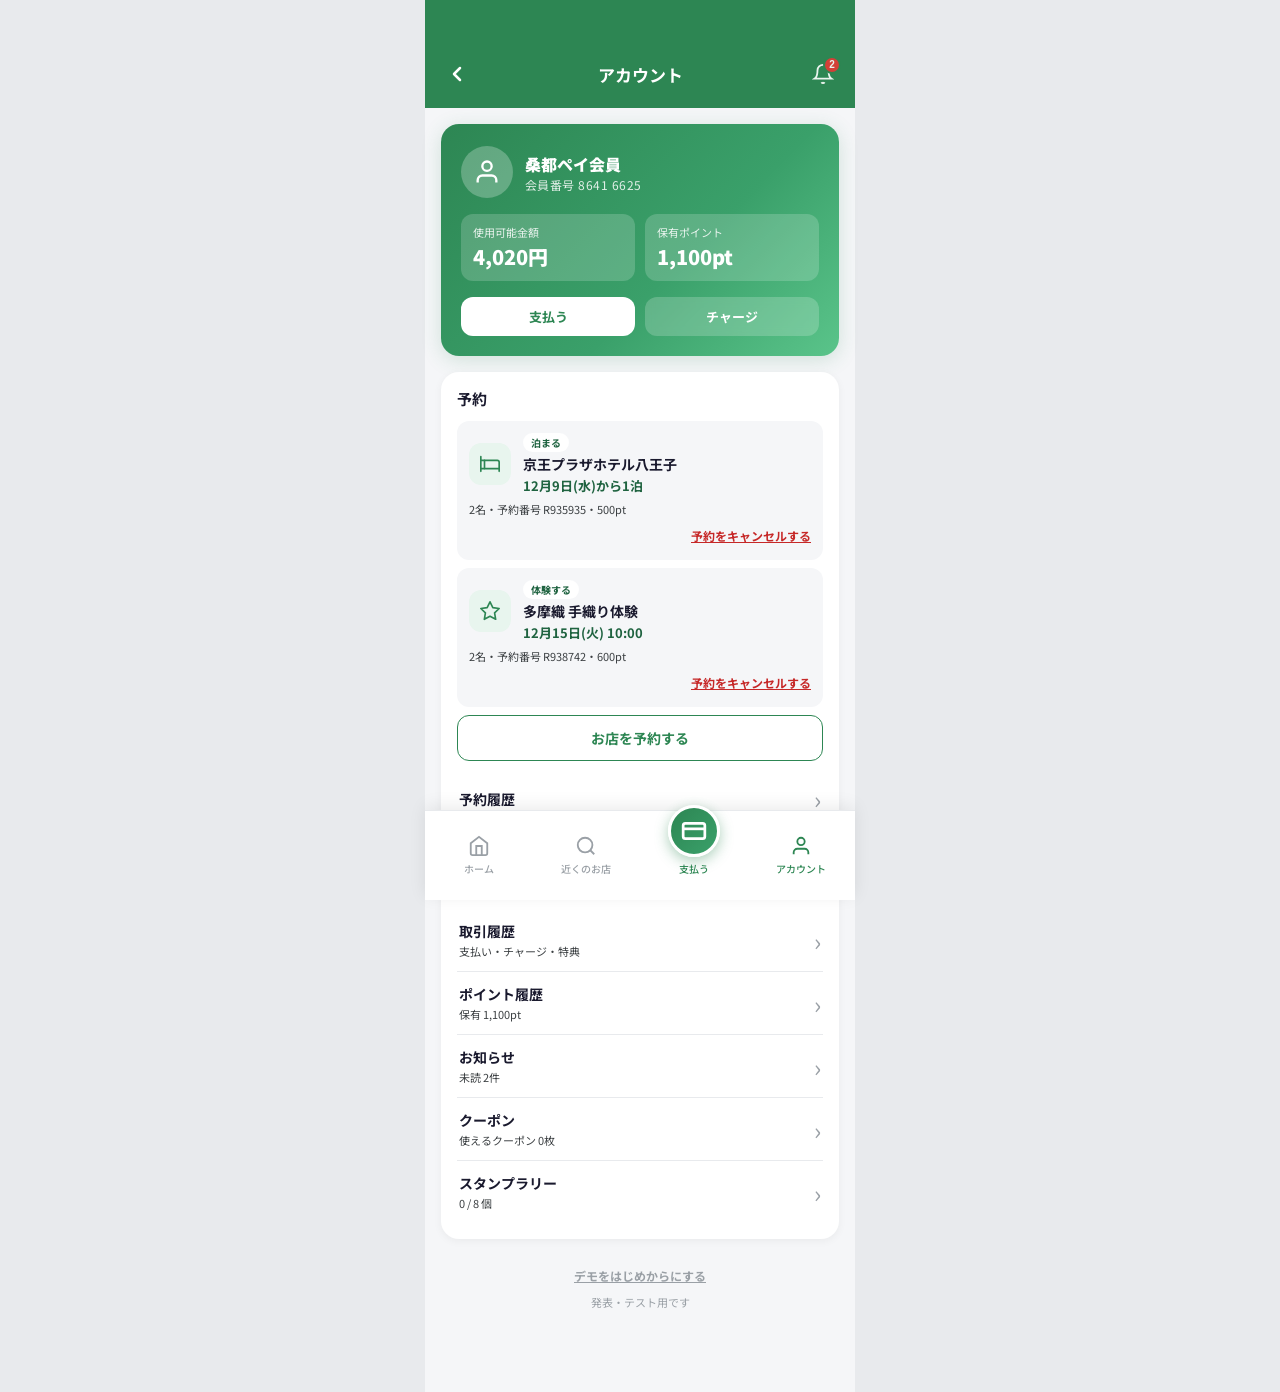
==== commit 8ea0c446: "予約履歴を別の画面（reservation-history.html）に分けた - アカウント画面の「予約履歴」を押すと、予約履歴の画面に移動する - 予約履歴の画面：来店日を過ぎた予約・キャンセルし" ====
--- a/account.html
+++ b/account.html
@@ -84,6 +84,7 @@
 <script src="js/ui-coupon.js"></script>
 <script src="js/ui-merchant.js"></script>
 <script src="js/ui-pay.js"></script>
+<script src="js/ui-reservation.js"></script>
 <script src="js/page-account.js"></script>
 </body>
 </html>
--- a/style.css
+++ b/style.css
@@ -2785,10 +2785,6 @@
   background: #C62828;
 }
 
-.account-past-toggle {
-  align-self: center;
-}
-
 .sheet .account-cancel-btn {
   background: #C62828;
 }
@@ -2886,3 +2882,17 @@
 .account-reset {
   color: var(--gray-400);
 }
+
+/* 予約履歴（reservation-history.html） */
+.reservation-history .account-reservation {
+  background: var(--white);
+  box-shadow: 0 2px 8px rgba(0, 0, 0, 0.05);
+}
+
+.reservation-history .account-reservation.is-past {
+  opacity: 1; /* 履歴の画面では薄くしない */
+}
+
+.reservation-history .account-reservation .coupon-category {
+  background: var(--green-pale);
+}
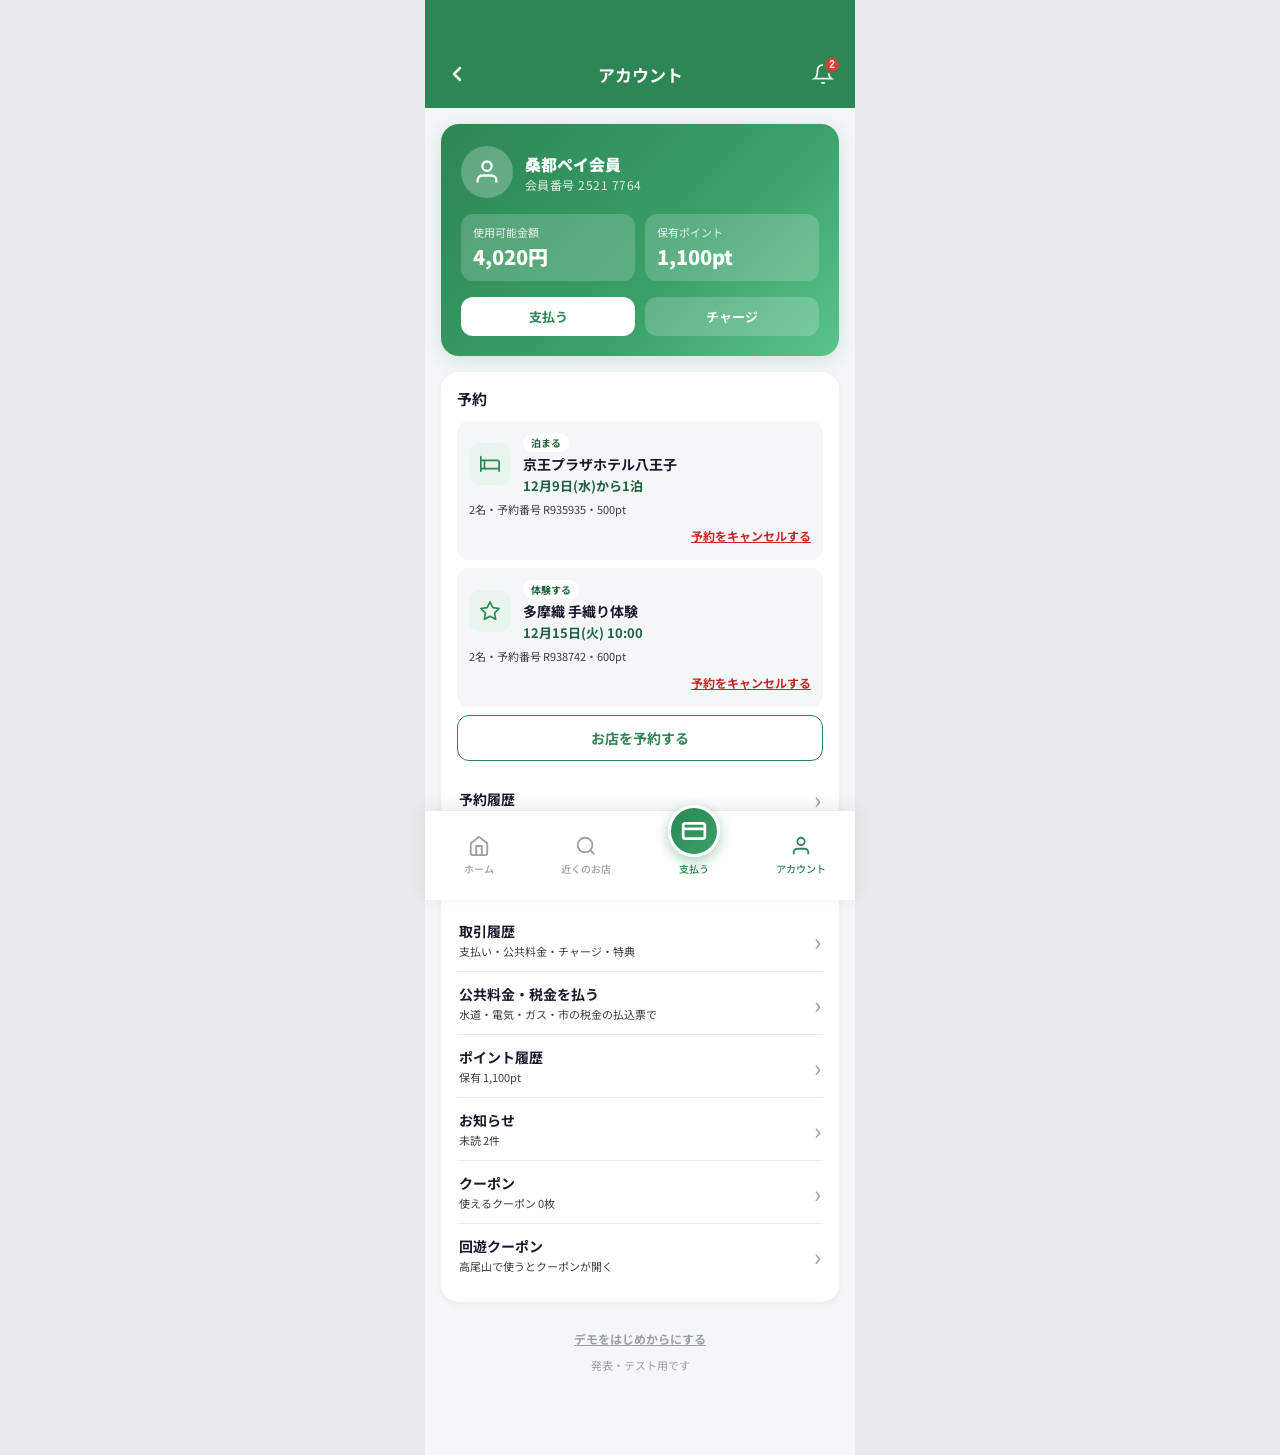
==== commit 91d427de: "公共料金・税金の支払いを追加 - 払込票のバーコードを読み取って、残高から公共料金・税金を払える画面（js/ui-bill.js）   払込票を読み取る（デモでは見本の払込票を選ぶ）→ 内容と金額を確" ====
--- a/account.html
+++ b/account.html
@@ -85,6 +85,7 @@
 <script src="js/ui-merchant.js"></script>
 <script src="js/ui-pay.js"></script>
 <script src="js/ui-reservation.js"></script>
+<script src="js/ui-bill.js"></script>
 <script src="js/page-account.js"></script>
 </body>
 </html>
--- a/style.css
+++ b/style.css
@@ -1999,6 +1999,7 @@
 
 .notice-item.is-points .notice-icon  { background: #1565C0; }
 .notice-item.is-charge .notice-icon  { background: #E08A00; }
+.notice-item.is-bill .notice-icon    { background: #1565C0; }
 .notice-item.is-reserve .notice-icon { background: #6A1B9A; }
 
 .notice-body {
@@ -2067,6 +2068,7 @@
 }
 /* お知らせ：特典 */
 .notice-item.is-reward .notice-icon { background: #C2185B; }
+.notice-item.is-deduct .notice-icon { background: #C62828; }
 
 /* お知らせの本文は改行をそのまま出す */
 .notice-text {
@@ -2789,6 +2791,17 @@
   background: #C62828;
 }
 
+/* キャンセルでポイントが差し引かれるときの注意 */
+.point-box.is-warning {
+  background: #FFF3E0;
+  border-left: 4px solid #E65100;
+}
+
+.point-box.is-warning .point-box-text {
+  color: #8A3A00;
+  font-weight: 700;
+}
+
 .account-back {
   width: 100%;
   background: none;
@@ -2896,3 +2909,718 @@
 .reservation-history .account-reservation .coupon-category {
   background: var(--green-pale);
 }
+
+/* ════════════════════════════
+   支払いでポイントを使う
+   （スイッチの見た目は「近い順」の .near-toggle を使っている）
+   ════════════════════════════ */
+.pay-point-toggle {
+  position: relative;
+  gap: 12px;
+  background: #E3F2FD;
+  border-color: #BBDEFB;
+}
+
+.pay-point-toggle:has(input:disabled) {
+  background: var(--gray-100);
+  border-color: var(--gray-200);
+  cursor: default;
+}
+
+.pay-point-text {
+  display: flex;
+  flex-direction: column;
+  gap: 2px;
+}
+
+.pay-point-sub {
+  font-size: 12px;
+  color: var(--gray-700);
+}
+
+.pay-point-toggle input:disabled + .near-toggle-switch {
+  opacity: 0.5;
+}
+
+/* 使うポイントの入力 */
+.pay-point-area {
+  display: flex;
+  flex-direction: column;
+  gap: 8px;
+}
+
+.pay-point-input-row {
+  display: flex;
+  gap: 8px;
+}
+
+.pay-point-input-row[hidden],
+.pay-point-hint[hidden] {
+  display: none;
+}
+
+.pay-point-amount {
+  flex: 1;
+  min-width: 0; /* 入力欄が横にはみ出さないように */
+  display: flex;
+  align-items: baseline;
+  gap: 6px;
+  padding: 8px 14px;
+  background: var(--white);
+  border: 2px solid #1565C0;
+  border-radius: 12px;
+  cursor: text;
+}
+
+.pay-point-input {
+  flex: 1;
+  width: 100%;
+  min-width: 0;
+  border: none;
+  outline: none;
+  background: none;
+  text-align: right;
+  font-family: 'Noto Sans JP', sans-serif;
+  font-size: 22px; /* 16px 以上なので iPhone でも拡大されない */
+  font-weight: 900;
+  color: #1565C0;
+}
+
+.pay-point-all {
+  flex-shrink: 0;
+  padding: 0 14px;
+  background: #E3F2FD;
+  color: #1565C0;
+}
+
+.pay-point-all.active {
+  background: #1565C0;
+  color: var(--white);
+}
+
+.pay-point-hint {
+  font-size: 12px;
+  line-height: 1.6;
+  color: var(--gray-700);
+}
+
+/* ════════════════════════════
+   回遊コース（stamp.html）
+   ════════════════════════════ */
+/* a タグで作ったボタン（クーポン詳細の「回遊コースを見て参加する」など） */
+a.sheet-btn {
+  display: block;
+  text-align: center;
+  text-decoration: none;
+}
+
+/* ヒーロー内のラベル（白地の上に置く） */
+.stamp-hero .coupon-category {
+  background: rgba(255, 255, 255, 0.2);
+  color: var(--white);
+}
+
+.stamp-hero .coupon-badge.is-stamp {
+  background: var(--white);
+  color: #AD1457;
+}
+
+.coupon-category.is-season {
+  background: #FFF3E0;
+  color: #8A3A00;
+}
+
+/* コースの一覧 */
+.course-list {
+  display: flex;
+  flex-direction: column;
+  gap: 10px;
+}
+
+.course-card {
+  display: flex;
+  flex-direction: column;
+  gap: 6px;
+  padding: 14px;
+  border: 1.5px solid var(--gray-200);
+  border-radius: 14px;
+  color: var(--text-primary);
+  text-decoration: none;
+}
+
+.course-card.is-joined {
+  border-color: #C2185B;
+  background: #FFF5F8;
+}
+
+.course-card .stamp-progress {
+  background: var(--gray-200);
+  height: 6px;
+  margin: 2px 0;
+}
+
+.course-card .stamp-progress-bar {
+  background: #C2185B;
+}
+
+.course-card .stamp-tick {
+  display: none;
+}
+
+.course-card-title {
+  font-size: 15px;
+  font-weight: 900;
+  line-height: 1.4;
+}
+
+.course-card-catch {
+  font-size: 12px;
+  line-height: 1.6;
+  color: var(--gray-700);
+}
+
+.course-card-foot {
+  display: flex;
+  justify-content: space-between;
+  gap: 8px;
+  font-size: 11px;
+  font-weight: 700;
+  color: var(--gray-700);
+}
+
+.course-card-count {
+  flex-shrink: 0;
+  color: #C2185B;
+}
+
+/* 行程 */
+.course-plan {
+  list-style: none;
+  display: flex;
+  flex-direction: column;
+  gap: 0;
+}
+
+.course-plan-step {
+  position: relative;
+  display: flex;
+  gap: 12px;
+  padding: 0 0 14px 18px;
+}
+
+/* 左の線と点 */
+.course-plan-step::before {
+  content: '';
+  position: absolute;
+  left: 4px;
+  top: 6px;
+  width: 9px;
+  height: 9px;
+  border-radius: 50%;
+  background: #C2185B;
+}
+
+.course-plan-step:not(:last-child)::after {
+  content: '';
+  position: absolute;
+  left: 8px;
+  top: 16px;
+  bottom: 0;
+  width: 1.5px;
+  background: #F8BBD0;
+}
+
+.course-plan-time {
+  flex-shrink: 0;
+  width: 44px;
+  font-size: 12px;
+  font-weight: 700;
+  color: #C2185B;
+}
+
+.course-plan-text {
+  font-size: 13px;
+  line-height: 1.6;
+}
+
+/* このコースの回遊クーポン（セクションの中なので外側の余白はなし） */
+.course-coupons {
+  margin: 0;
+}
+
+.course-idea {
+  font-size: 13px;
+  line-height: 1.7;
+  color: var(--gray-700);
+}
+
+/* 加盟店の詳細・支払い完了に出すコースの一覧 */
+.course-mini-list {
+  display: flex;
+  flex-direction: column;
+  gap: 6px;
+}
+
+.course-mini {
+  display: flex;
+  justify-content: space-between;
+  align-items: center;
+  gap: 8px;
+  padding: 8px 10px;
+  background: var(--white);
+  border-radius: 8px;
+  text-decoration: none;
+  color: var(--text-primary);
+  font-size: 12px;
+}
+
+.course-mini-name {
+  font-weight: 700;
+}
+
+.course-mini-count {
+  flex-shrink: 0;
+  font-weight: 700;
+  color: #C2185B;
+}
+
+/* ホーム・クーポン一覧のバナー（参加中のコース） */
+.tour-course-row {
+  display: flex;
+  justify-content: space-between;
+  align-items: center;
+  gap: 8px;
+  padding: 8px 12px;
+  background: rgba(255, 255, 255, 0.18);
+  border-radius: 10px;
+  color: var(--white);
+  text-decoration: none;
+  font-size: 13px;
+  font-weight: 700;
+}
+
+.tour-course-count {
+  flex-shrink: 0;
+  font-size: 15px;
+  font-weight: 900;
+}
+
+/* コースの中のクーポンは幅がせまいので、ボタンを消して状態は下の文字で見せる */
+.course-coupons .coupon-btn {
+  display: none;
+}
+
+/* ════════════════════════════
+   回遊クーポンのつながり
+   ════════════════════════════ */
+.tour-box-sub {
+  margin-top: 4px;
+  font-size: 12px;
+  font-weight: 700;
+  color: var(--gray-700);
+}
+
+/* クーポンを小さく並べる */
+.tour-chips {
+  display: flex;
+  flex-wrap: wrap;
+  gap: 6px;
+}
+
+.tour-chip {
+  display: flex;
+  flex-direction: column;
+  align-items: flex-start;
+  gap: 1px;
+  padding: 6px 10px;
+  background: #FFF7E6;
+  border: 1.5px solid #E08A00;
+  border-radius: 10px;
+  font-family: 'Noto Sans JP', sans-serif;
+  text-align: left;
+  cursor: pointer;
+}
+
+.tour-chip-name {
+  font-size: 12px;
+  font-weight: 700;
+  color: var(--text-primary);
+}
+
+.tour-chip-amount {
+  font-size: 11px;
+  font-weight: 900;
+  color: #E08A00;
+}
+
+.tour-chip.is-used,
+.tour-chip.is-locked {
+  background: var(--gray-100);
+  border-color: var(--gray-200);
+}
+
+.tour-chip.is-used .tour-chip-amount,
+.tour-chip.is-locked .tour-chip-amount {
+  color: var(--gray-400);
+}
+
+/* つながりの一覧 */
+.tour-tree {
+  display: flex;
+  flex-direction: column;
+  gap: 8px;
+}
+
+.tour-node {
+  padding: 10px 12px;
+  border-radius: 12px;
+  background: var(--gray-100);
+  border-left: 4px solid var(--gray-200);
+}
+
+.tour-node.is-acquired {
+  background: #FFF7E6;
+  border-left-color: #E08A00;
+}
+
+.tour-node.is-used {
+  border-left-color: var(--gray-400);
+}
+
+.tour-node-head {
+  display: flex;
+  align-items: center;
+  gap: 8px;
+  width: 100%;
+  background: none;
+  border: none;
+  padding: 0;
+  font-family: 'Noto Sans JP', sans-serif;
+  text-align: left;
+  cursor: pointer;
+}
+
+.tour-node-status {
+  flex-shrink: 0;
+  padding: 2px 8px;
+  border-radius: 20px;
+  background: var(--gray-200);
+  font-size: 10px;
+  font-weight: 700;
+  color: var(--gray-700);
+}
+
+.tour-node.is-acquired .tour-node-status {
+  background: #E08A00;
+  color: var(--white);
+}
+
+.tour-node-name {
+  flex: 1;
+  font-size: 13px;
+  font-weight: 700;
+  color: var(--text-primary);
+}
+
+.tour-node-amount {
+  flex-shrink: 0;
+  font-size: 12px;
+  font-weight: 900;
+  color: #E08A00;
+}
+
+.tour-node.is-locked .tour-node-amount,
+.tour-node.is-used .tour-node-amount {
+  color: var(--gray-400);
+}
+
+.tour-node-next {
+  margin-top: 4px;
+  font-size: 11px;
+  line-height: 1.6;
+  color: var(--gray-700);
+}
+
+.stamp-hero .tour-countdown {
+  font-size: 13px;
+}
+
+/* 回遊クーポンのページの上のカード（オレンジ） */
+.stamp-hero.is-tour {
+  background: linear-gradient(135deg, #D97A00, #F0A43A);
+  box-shadow: 0 4px 20px rgba(217, 122, 0, 0.25);
+}
+
+/* ページの下のスタンプラリー */
+.stamp-rally-hero {
+  margin-top: 28px;
+}
+
+.stamp-route-head {
+  display: flex;
+  align-items: flex-start;
+  justify-content: space-between;
+  gap: 10px;
+}
+
+.stamp-route-title-box {
+  display: flex;
+  flex-direction: column;
+  gap: 4px;
+}
+
+.stamp-route-count {
+  flex-shrink: 0;
+  font-size: 18px;
+  font-weight: 900;
+  color: #C2185B;
+}
+
+.stamp-route-foot {
+  display: flex;
+  align-items: center;
+  justify-content: space-between;
+  gap: 10px;
+  padding-top: 10px;
+  border-top: 1px solid var(--gray-200);
+}
+
+.stamp-route-reward {
+  font-size: 12px;
+  font-weight: 700;
+  color: #AD1457;
+}
+
+.stamp-route-link {
+  flex-shrink: 0;
+  font-size: 12px;
+  color: #C2185B;
+}
+
+/* クーポン一覧（回遊クーポンだけのとき）の、回遊クーポンのページへの入口 */
+.tour-page-link {
+  margin: 12px 16px 0;
+  padding: 12px 14px;
+  display: flex;
+  align-items: center;
+  gap: 10px;
+  background: var(--white);
+  border: 1.5px solid #C2185B;
+  border-radius: 14px;
+  text-decoration: none;
+  color: var(--text-primary);
+}
+
+.tour-page-link[hidden] {
+  display: none;
+}
+
+.tour-page-link-text {
+  flex: 1;
+  display: flex;
+  flex-direction: column;
+  gap: 2px;
+}
+
+.tour-page-link-text strong {
+  font-size: 14px;
+  color: #AD1457;
+}
+
+.tour-page-link-text span {
+  font-size: 11px;
+  color: var(--gray-700);
+}
+
+/* ════════════════════════════
+   公共料金・税金の支払い
+   ════════════════════════════ */
+/* 支払う画面の入口 */
+.bill-entry {
+  margin: 16px 16px 0;
+  width: calc(100% - 32px);
+  padding: 14px;
+  display: flex;
+  align-items: center;
+  gap: 12px;
+  background: var(--white);
+  border: 1.5px solid var(--gray-200);
+  border-radius: 14px;
+  font-family: 'Noto Sans JP', sans-serif;
+  text-align: left;
+  cursor: pointer;
+}
+
+.bill-entry:active {
+  transform: scale(0.99);
+}
+
+.bill-entry-icon {
+  flex-shrink: 0;
+  width: 42px;
+  height: 42px;
+  display: flex;
+  align-items: center;
+  justify-content: center;
+  border-radius: 12px;
+  background: #E3F2FD;
+  color: #1565C0;
+}
+
+.bill-entry-text {
+  flex: 1;
+  display: flex;
+  flex-direction: column;
+  gap: 2px;
+}
+
+.bill-entry-text strong {
+  font-size: 15px;
+  color: var(--text-primary);
+}
+
+.bill-entry-text span {
+  font-size: 12px;
+  color: var(--gray-700);
+}
+
+/* 種類のアイコン */
+.bill-icon {
+  flex-shrink: 0;
+  width: 42px;
+  height: 42px;
+  display: flex;
+  align-items: center;
+  justify-content: center;
+  border-radius: 12px;
+  background: #E3F2FD;
+  color: #1565C0;
+}
+
+.bill-icon.is-water    { background: #E1F5FE; color: #0277BD; }
+.bill-icon.is-electric { background: #FFF8E1; color: #F57F17; }
+.bill-icon.is-gas      { background: #FBE9E7; color: #D84315; }
+.bill-icon.is-tax      { background: var(--green-pale); color: var(--green-dark); }
+
+/* 払込票の一覧 */
+.bill-section-title {
+  font-size: 13px;
+  font-weight: 700;
+  color: var(--text-primary);
+}
+
+.bill-list {
+  display: flex;
+  flex-direction: column;
+  gap: 8px;
+}
+
+.bill-row {
+  display: flex;
+  align-items: center;
+  gap: 12px;
+  width: 100%;
+  padding: 12px;
+  background: var(--white);
+  border: 1.5px solid var(--gray-200);
+  border-radius: 12px;
+  font-family: 'Noto Sans JP', sans-serif;
+  text-align: left;
+}
+
+button.bill-row {
+  cursor: pointer;
+}
+
+button.bill-row:active {
+  background: var(--gray-100);
+}
+
+.bill-row.is-paid {
+  background: var(--gray-100);
+}
+
+.bill-row-info {
+  flex: 1;
+  min-width: 0;
+  display: flex;
+  flex-direction: column;
+  gap: 2px;
+}
+
+.bill-row-issuer {
+  font-size: 11px;
+  font-weight: 700;
+  color: var(--gray-700);
+}
+
+.bill-row-title {
+  font-size: 14px;
+  font-weight: 700;
+  line-height: 1.4;
+  color: var(--text-primary);
+}
+
+.bill-row-due {
+  font-size: 11px;
+  color: var(--gray-700);
+}
+
+.bill-row-amount {
+  flex-shrink: 0;
+  font-size: 16px;
+  font-weight: 900;
+  color: var(--text-primary);
+}
+
+.bill-paid summary {
+  font-size: 13px;
+  font-weight: 700;
+  color: var(--gray-700);
+  cursor: pointer;
+  margin-bottom: 8px;
+}
+
+/* 読み取り中 */
+.bill-scanning {
+  display: flex;
+  flex-direction: column;
+  align-items: center;
+  gap: 16px;
+  padding: 24px 0;
+}
+
+.bill-barcode {
+  position: relative;
+  width: 220px;
+  height: 70px;
+  background: repeating-linear-gradient(90deg, var(--text-primary) 0 2px, transparent 2px 5px, var(--text-primary) 5px 6px, transparent 6px 9px);
+  overflow: hidden;
+}
+
+/* 読み取りの線が上下に動く */
+.bill-barcode::after {
+  content: '';
+  position: absolute;
+  left: -6px;
+  right: -6px;
+  height: 3px;
+  background: #E53935;
+  box-shadow: 0 0 8px #E53935;
+  animation: bill-scan 0.7s ease-in-out infinite alternate;
+}
+
+@keyframes bill-scan {
+  from { top: 0; }
+  to   { top: calc(100% - 3px); }
+}
+
+.bill-scanning-text {
+  font-size: 14px;
+  font-weight: 700;
+  color: var(--gray-700);
+}
+
+.bill-note {
+  text-align: left;
+}
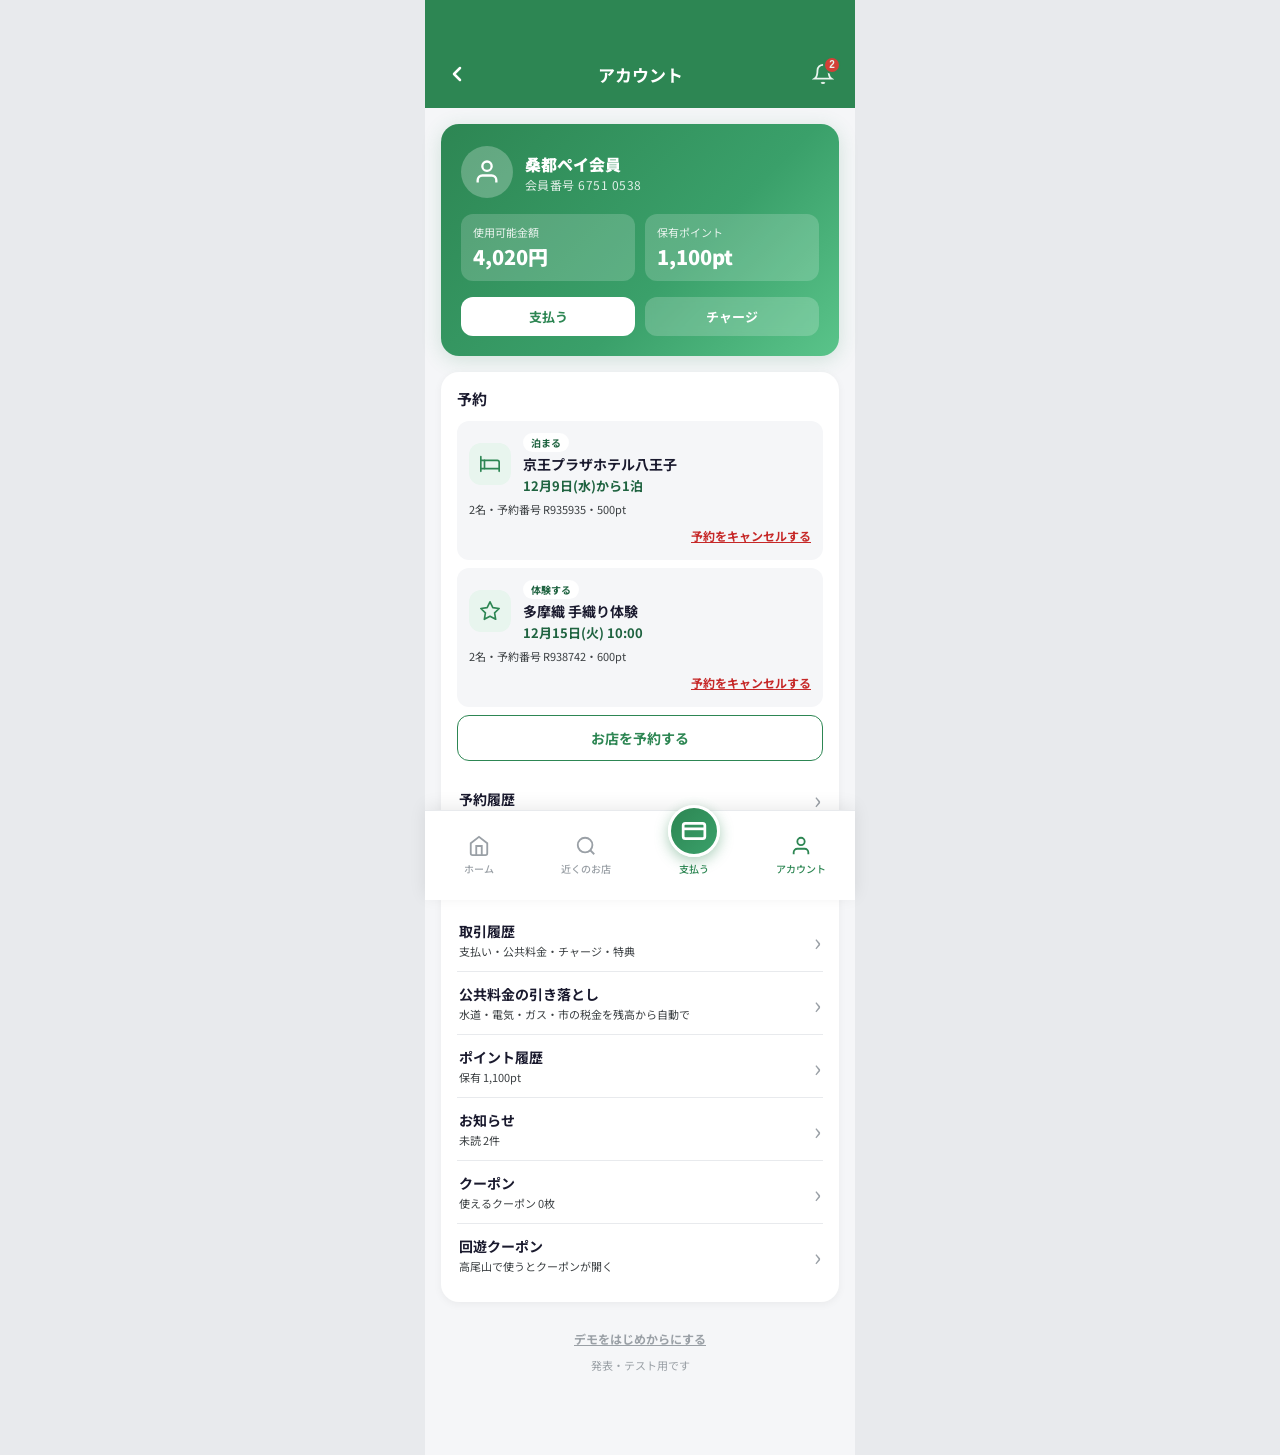
==== commit a83658dc: "公共料金の引き落としを、アカウントから開く専用ページ（bills.html）にした - アカウントの「公共料金の引き落とし」から bills.html に移動する（戻るボタンでアカウントへ） - 引き" ====
--- a/account.html
+++ b/account.html
@@ -85,7 +85,6 @@
 <script src="js/ui-merchant.js"></script>
 <script src="js/ui-pay.js"></script>
 <script src="js/ui-reservation.js"></script>
-<script src="js/ui-bill.js"></script>
 <script src="js/page-account.js"></script>
 </body>
 </html>
--- a/style.css
+++ b/style.css
@@ -3435,55 +3435,6 @@
 /* ════════════════════════════
    公共料金・税金の支払い
    ════════════════════════════ */
-/* 支払う画面の入口 */
-.bill-entry {
-  margin: 16px 16px 0;
-  width: calc(100% - 32px);
-  padding: 14px;
-  display: flex;
-  align-items: center;
-  gap: 12px;
-  background: var(--white);
-  border: 1.5px solid var(--gray-200);
-  border-radius: 14px;
-  font-family: 'Noto Sans JP', sans-serif;
-  text-align: left;
-  cursor: pointer;
-}
-
-.bill-entry:active {
-  transform: scale(0.99);
-}
-
-.bill-entry-icon {
-  flex-shrink: 0;
-  width: 42px;
-  height: 42px;
-  display: flex;
-  align-items: center;
-  justify-content: center;
-  border-radius: 12px;
-  background: #E3F2FD;
-  color: #1565C0;
-}
-
-.bill-entry-text {
-  flex: 1;
-  display: flex;
-  flex-direction: column;
-  gap: 2px;
-}
-
-.bill-entry-text strong {
-  font-size: 15px;
-  color: var(--text-primary);
-}
-
-.bill-entry-text span {
-  font-size: 12px;
-  color: var(--gray-700);
-}
-
 /* 種類のアイコン */
 .bill-icon {
   flex-shrink: 0;
@@ -3581,46 +3532,80 @@
   margin-bottom: 8px;
 }
 
-/* 読み取り中 */
-.bill-scanning {
-  display: flex;
-  flex-direction: column;
-  align-items: center;
-  gap: 16px;
-  padding: 24px 0;
-}
-
-.bill-barcode {
-  position: relative;
-  width: 220px;
-  height: 70px;
-  background: repeating-linear-gradient(90deg, var(--text-primary) 0 2px, transparent 2px 5px, var(--text-primary) 5px 6px, transparent 6px 9px);
-  overflow: hidden;
-}
-
-/* 読み取りの線が上下に動く */
-.bill-barcode::after {
-  content: '';
-  position: absolute;
-  left: -6px;
-  right: -6px;
-  height: 3px;
-  background: #E53935;
-  box-shadow: 0 0 8px #E53935;
-  animation: bill-scan 0.7s ease-in-out infinite alternate;
-}
-
-@keyframes bill-scan {
-  from { top: 0; }
-  to   { top: calc(100% - 3px); }
-}
-
-.bill-scanning-text {
-  font-size: 14px;
-  font-weight: 700;
-  color: var(--gray-700);
-}
-
 .bill-note {
   text-align: left;
 }
+
+/* 引き落とし予定の行 */
+.bill-row-sub {
+  display: flex;
+  flex-direction: column;
+  gap: 4px;
+}
+
+.bill-row-due.is-failed {
+  color: #C62828;
+  font-weight: 700;
+}
+
+.bill-row-actions {
+  display: flex;
+  flex-wrap: wrap;
+  gap: 4px 14px;
+}
+
+.bill-cancel-link {
+  font-size: 11px;
+}
+
+.bill-cancel-link {
+  color: var(--gray-700);
+}
+
+.bill-register-btn {
+  flex-shrink: 0;
+  padding: 8px 14px;
+  background: var(--green-primary);
+  color: var(--white);
+  border: none;
+  border-radius: 10px;
+  font-family: 'Noto Sans JP', sans-serif;
+  font-size: 13px;
+  font-weight: 700;
+  cursor: pointer;
+}
+
+.bill-register-btn:active {
+  transform: scale(0.97);
+}
+
+.bill-row {
+  align-items: flex-start;
+}
+
+.bill-row-amount,
+.bill-register-btn {
+  align-self: center;
+}
+
+.bill-row-actions .tour-box-link {
+  padding: 0;
+  margin: 0;
+}
+
+/* 公共料金のページ（bills.html） */
+.bills-page {
+  padding-bottom: 24px;
+}
+
+.bills-page .reserve-lead {
+  margin: 16px 16px 0;
+}
+
+.bill-warn {
+  margin: 12px 16px 0;
+}
+
+.bills-page .bill-note {
+  margin: 16px 16px 0;
+}
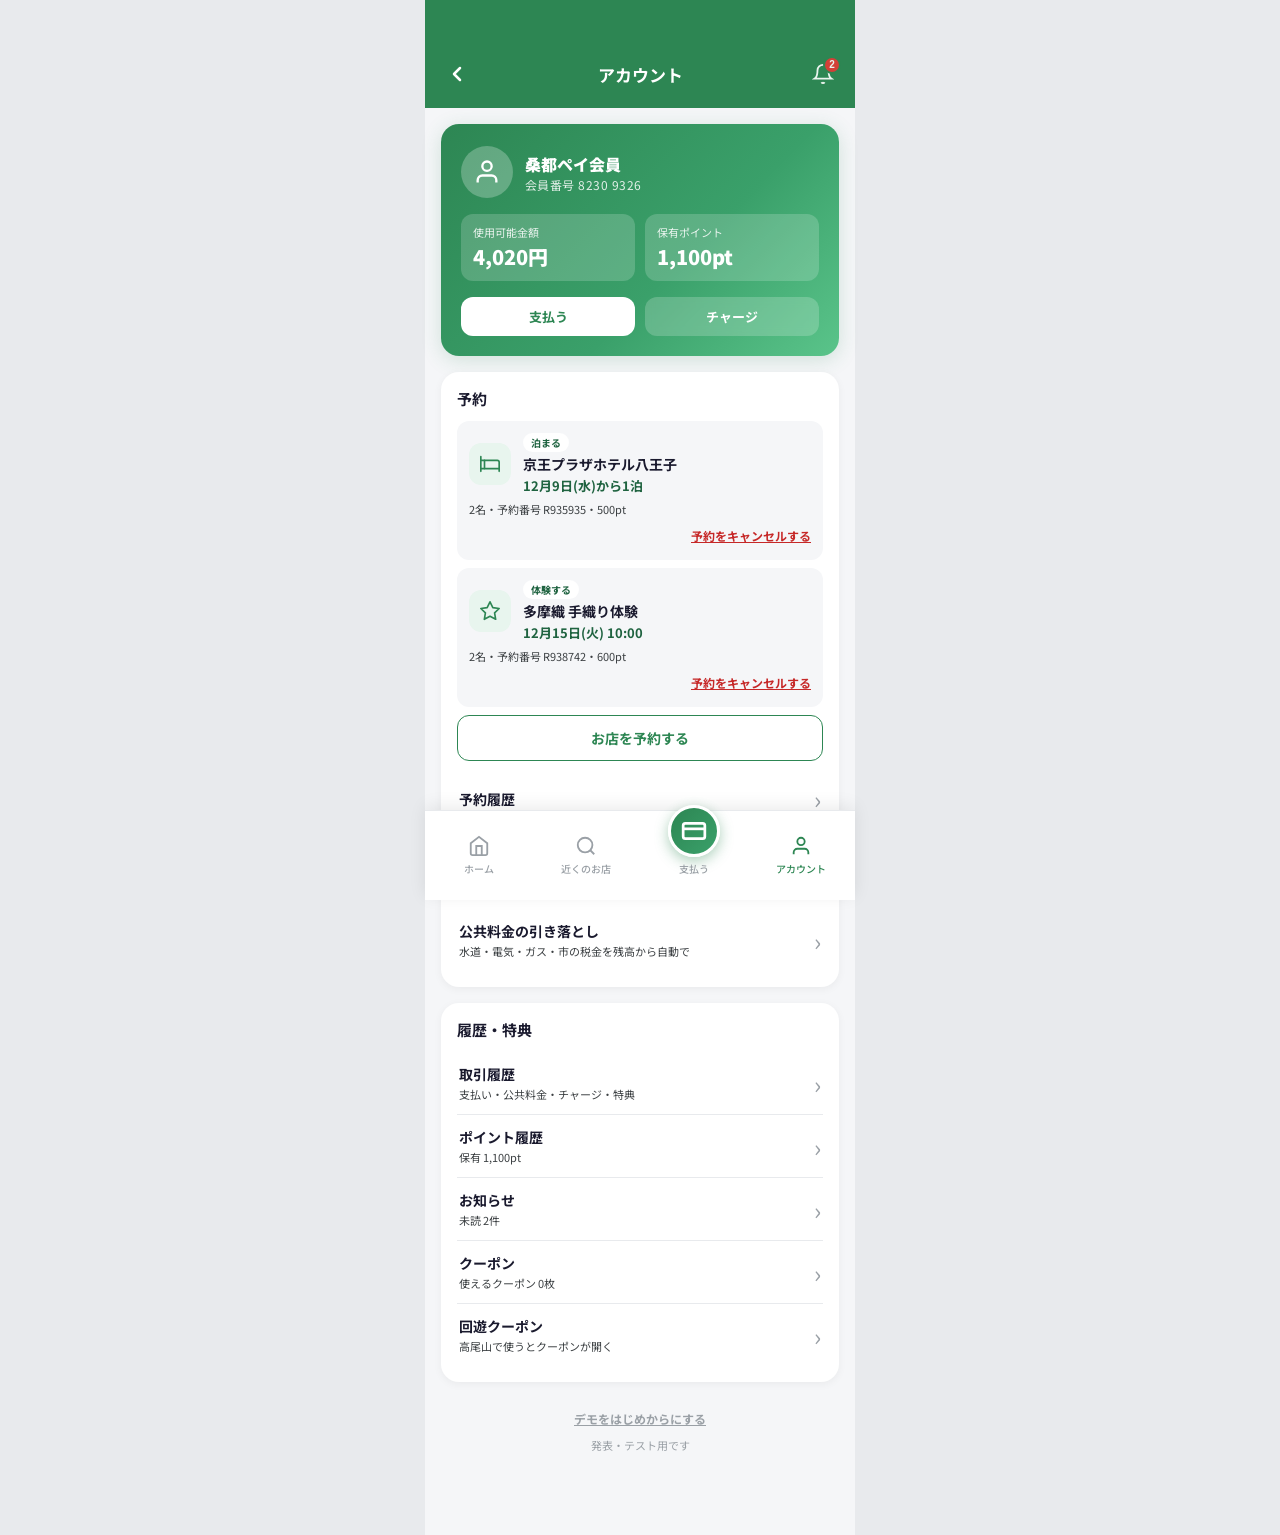
==== commit 3e5e3d4d: "アカウントの「公共料金」を、履歴・特典とは別のまとまりにした - 「公共料金の引き落とし」を「履歴・特典」から外し、「予約」と「履歴・特典」の間に「公共料金」のまとまりを作った  Co-Authore" ====
--- a/account.html
+++ b/account.html
@@ -33,6 +33,11 @@
     <section class="stamp-section">
       <h2 class="stamp-section-title">予約</h2>
       <div class="account-reservations"></div>
+    </section>
+
+    <section class="stamp-section">
+      <h2 class="stamp-section-title">公共料金</h2>
+      <div class="account-bills"></div>
     </section>
 
     <section class="stamp-section">
--- a/style.css
+++ b/style.css
@@ -422,8 +422,12 @@
 }
 
 .nav-item.pay-nav {
+  margin-top: -18px;
+}
+
+/* 「支払う」の文字は、支払うページにいるときだけ緑にする（丸いボタンはいつも緑） */
+.nav-item.pay-nav.active {
   color: var(--green-primary);
-  margin-top: -18px;
 }
 
 .pay-circle {
@@ -3609,3 +3613,14 @@
 .bills-page .bill-note {
   margin: 16px 16px 0;
 }
+
+/* 公共料金の登録：デモアプリのため先に進めないことの説明 */
+.bill-demo-notice {
+  gap: 6px;
+}
+
+.bill-demo-title {
+  font-size: 14px;
+  font-weight: 900;
+  color: #8A3A00;
+}
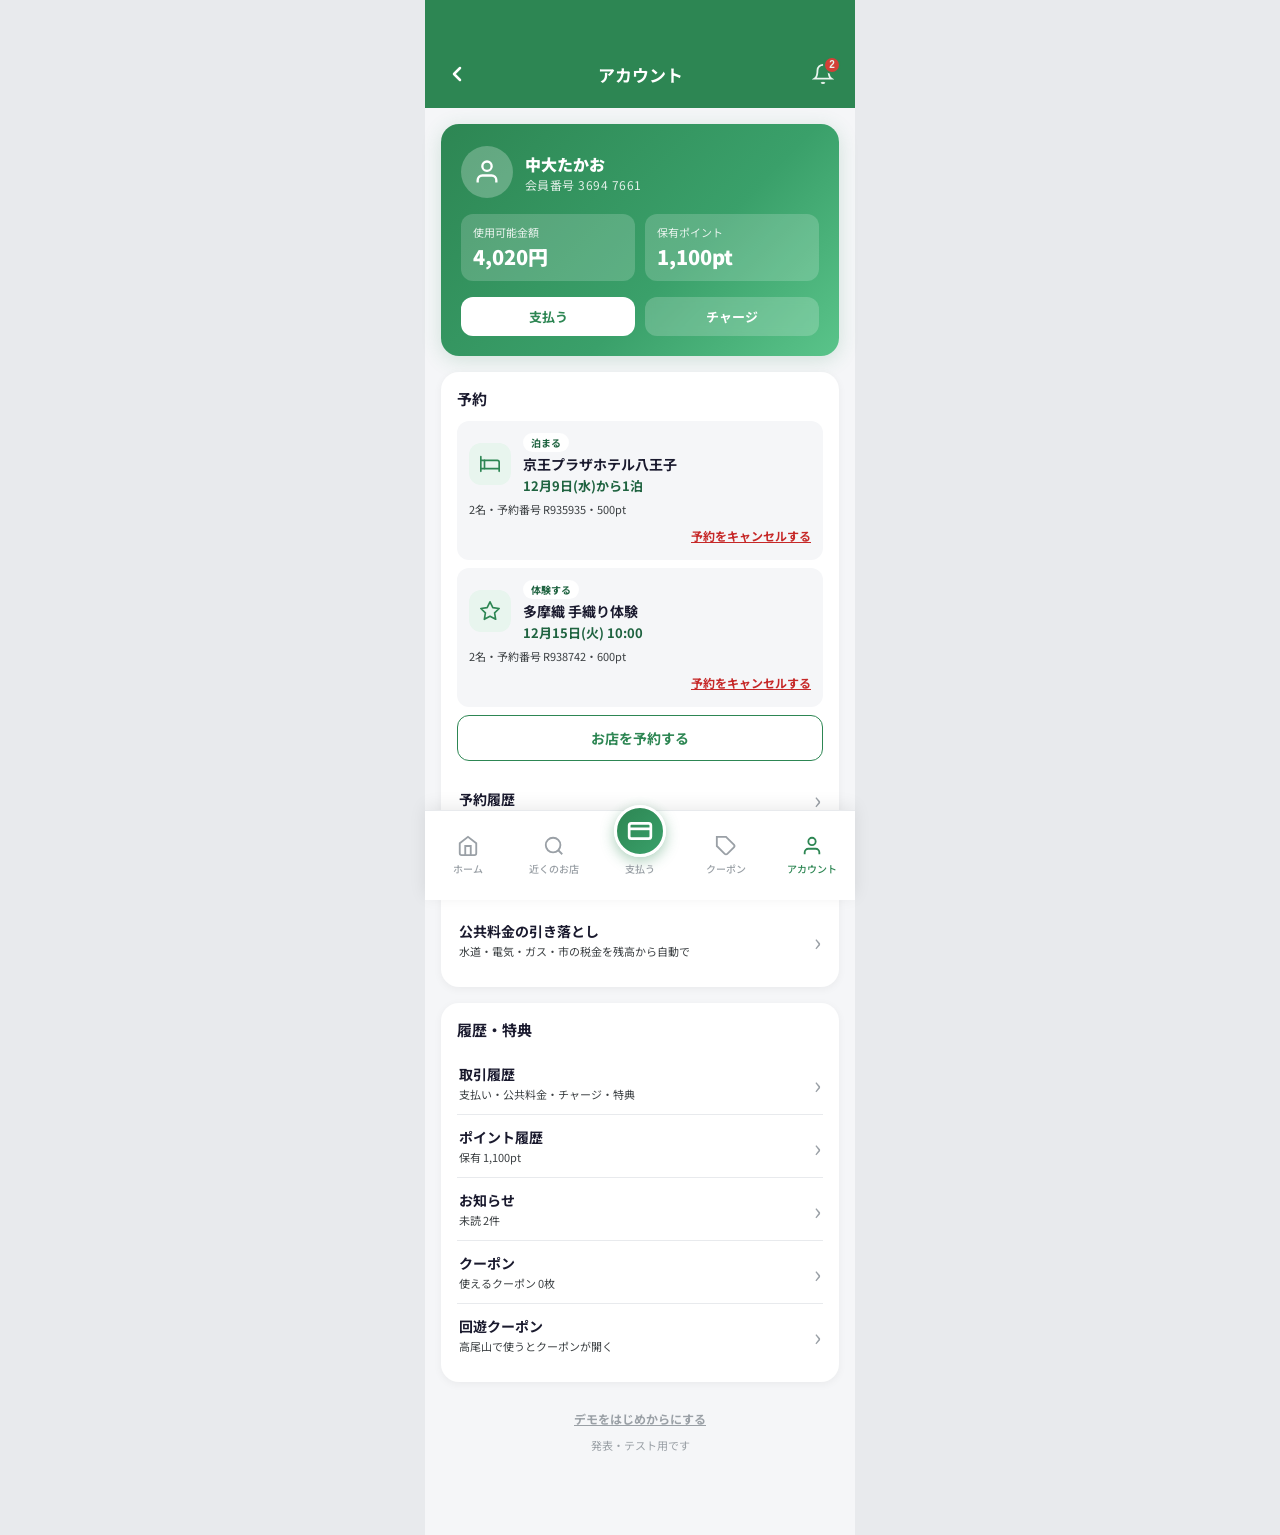
==== commit c6438bad: "下のナビに「クーポン」を足して、左右対称にした - 「支払う」と「アカウント」の間に「クーポン」（クーポン一覧へ）を追加し、5つにした   → 丸い「支払う」が画面のちょうど真ん中に来る - クーポン" ====
--- a/account.html
+++ b/account.html
@@ -72,6 +72,13 @@
       </div>
       <span>支払う</span>
     </a>
+    <a href="coupons.html" class="nav-item nav-coupon">
+      <svg width="22" height="22" viewBox="0 0 24 24" fill="none" stroke="currentColor" stroke-width="2">
+        <path d="M20.59 13.41l-7.17 7.17a2 2 0 0 1-2.83 0L2 12V2h10l8.59 8.59a2 2 0 0 1 0 2.82z"/>
+        <line x1="7" y1="7" x2="7.01" y2="7"/>
+      </svg>
+      <span>クーポン</span>
+    </a>
     <a href="account.html" class="nav-item nav-account active">
       <svg width="22" height="22" viewBox="0 0 24 24" fill="none" stroke="currentColor" stroke-width="2">
         <path d="M20 21v-2a4 4 0 0 0-4-4H8a4 4 0 0 0-4 4v2"/>
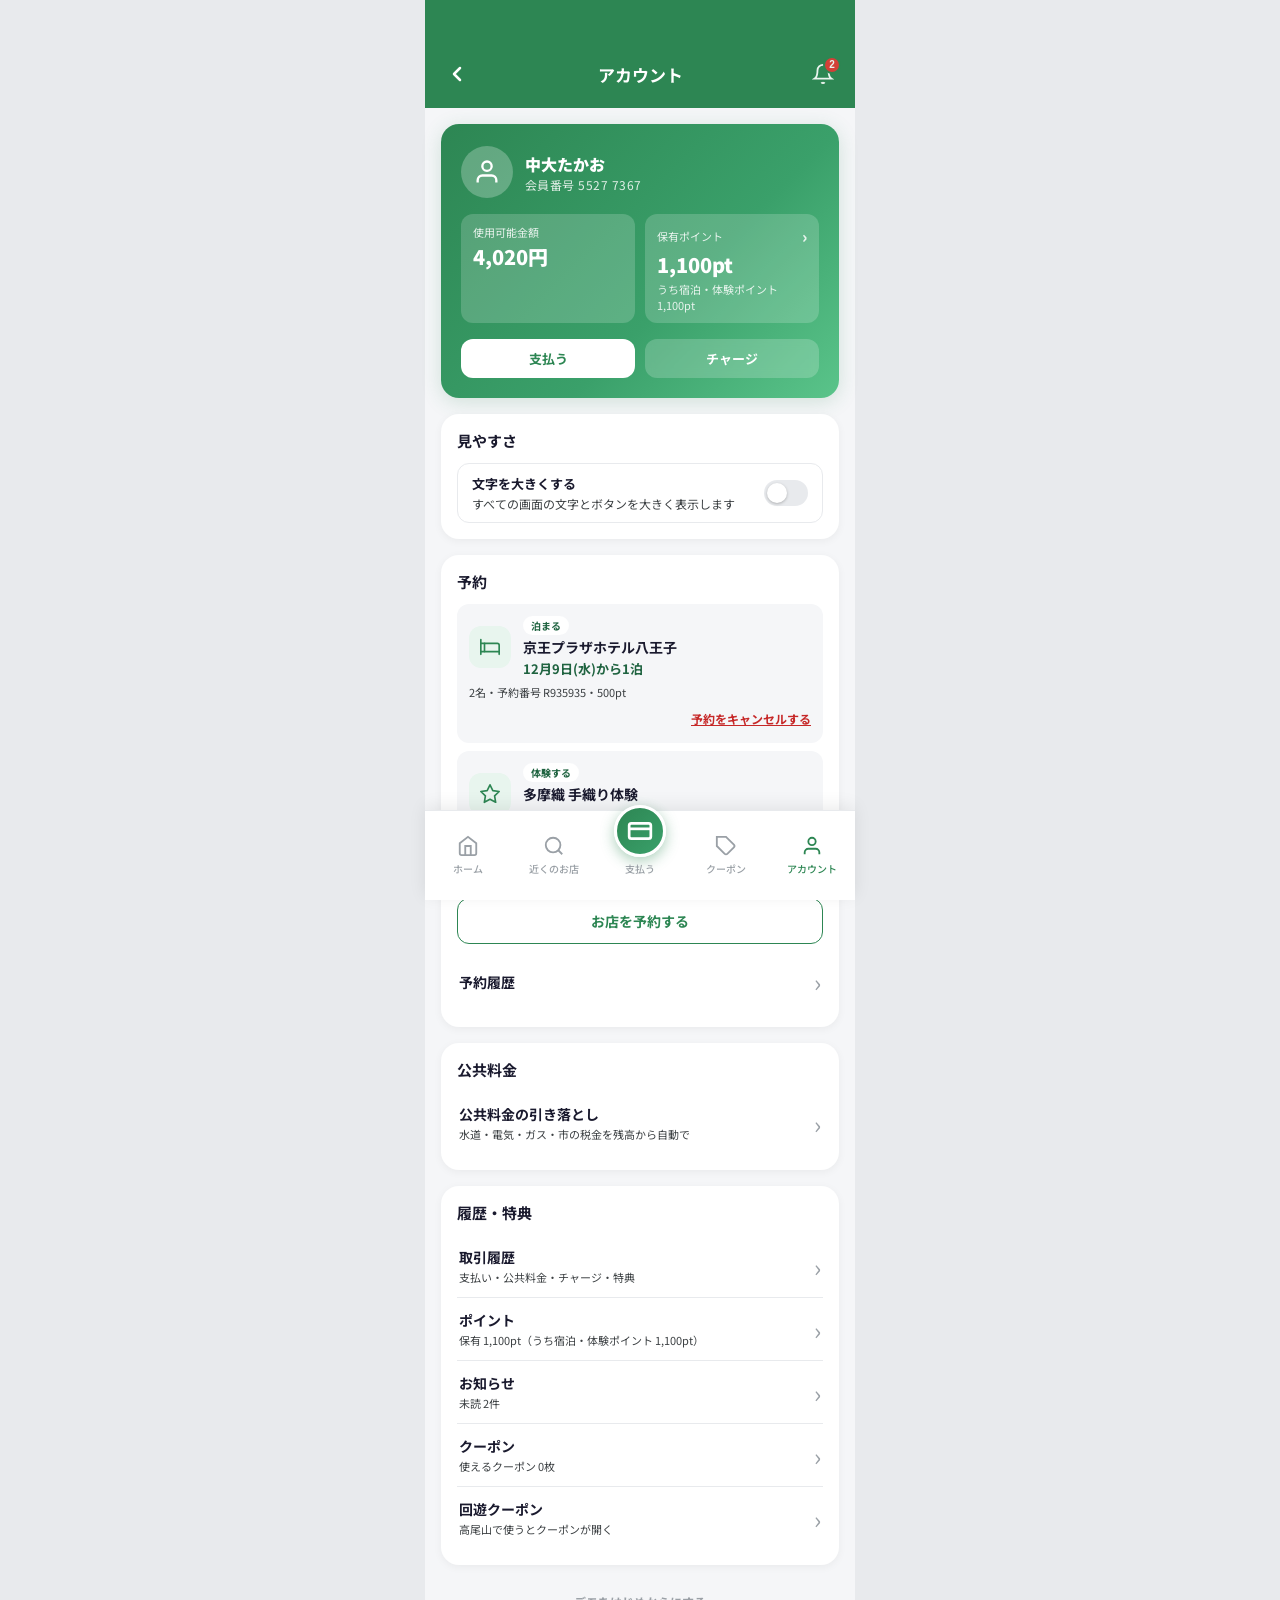
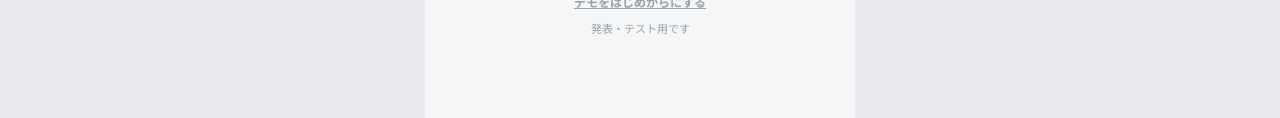
==== commit a3d3ddf6: "アカウントに「文字を大きくする」設定を追加した（スライド24） - アカウントの「見やすさ」に「文字を大きくする」スイッチ - オンにすると、すべての画面の文字・ボタン・余白を同じ割合（1.2倍）で大" ====
--- a/account.html
+++ b/account.html
@@ -29,6 +29,12 @@
   <main class="account-page">
     <!-- 会員情報・残高・ポイント -->
     <section class="account-card"></section>
+
+    <!-- 見やすさの設定（文字を大きくする） -->
+    <section class="stamp-section">
+      <h2 class="stamp-section-title">見やすさ</h2>
+      <div class="account-settings"></div>
+    </section>
 
     <section class="stamp-section">
       <h2 class="stamp-section-title">予約</h2>
--- a/style.css
+++ b/style.css
@@ -129,6 +129,17 @@
   font-weight: 700;
 }
 
+a.card-points {
+  color: inherit;
+  text-decoration: none;
+}
+
+.card-points-arrow {
+  margin-left: 6px;
+  font-size: 14px;
+  font-weight: 900;
+}
+
 .card-points .points-value {
   font-size: 15px;
   font-weight: 900;
@@ -3624,3 +3635,152 @@
   font-weight: 900;
   color: #8A3A00;
 }
+
+/* 支払い画面：回遊クーポンの期限が延びるかの案内 */
+.pay-extend-note {
+  padding: 10px 12px;
+  border-radius: 10px;
+  background: #FFF7E6;
+  border: 1px dashed #E08A00;
+  font-size: 12px;
+  font-weight: 700;
+  line-height: 1.6;
+  color: #8A5300;
+}
+
+.pay-extend-note[hidden] {
+  display: none;
+}
+
+.pay-extend-note.is-ok {
+  background: #FFEFD1;
+  border-style: solid;
+  color: #B36B00;
+}
+
+/* ════════════════════════════
+   ポイント（points.html）
+   ════════════════════════════ */
+.points-page {
+  padding-bottom: 24px;
+}
+
+.points-total {
+  display: flex;
+  flex-direction: column;
+  font-size: 16px;
+  font-weight: 700;
+}
+
+.points-total-label {
+  font-size: 12px;
+  font-weight: 500;
+  opacity: 0.9;
+}
+
+.points-total strong {
+  font-size: 40px;
+  font-weight: 900;
+  line-height: 1.2;
+}
+
+.points-total {
+  display: block;
+}
+
+.points-total-label {
+  display: block;
+}
+
+.account-num-sub {
+  font-size: 11px;
+  opacity: 0.85;
+}
+
+.points-card-note {
+  font-size: 11px;
+  opacity: 0.9;
+}
+
+.points-row-top {
+  display: flex;
+  align-items: center;
+  gap: 8px;
+}
+
+.points-kind {
+  padding: 1px 8px;
+  border-radius: 20px;
+  background: #E3F2FD;
+  color: #1565C0;
+  font-size: 10px;
+  font-weight: 700;
+}
+
+.points-kind.is-normal {
+  background: var(--green-pale);
+  color: var(--green-dark);
+}
+
+.points-used summary {
+  cursor: pointer;
+}
+
+.points-used .notice-list {
+  margin-top: 12px;
+}
+
+/* アカウントの保有ポイント：押すとポイントの詳細へ */
+.account-num-link {
+  color: inherit;
+  text-decoration: none;
+}
+
+.account-num-head {
+  display: flex;
+  justify-content: space-between;
+  align-items: center;
+}
+
+.account-num-arrow {
+  font-size: 16px;
+  font-weight: 900;
+  opacity: 1;
+}
+
+/* ════════════════════════════
+   文字を大きくする（アカウントの設定。html に .large-text が付く）
+   スライド24「文字やボタンを大きくする」
+   画面全体を同じ割合で大きくする（文字・ボタン・余白のつり合いを保つため）
+   ════════════════════════════ */
+html.large-text body {
+  zoom: 1.2;
+}
+
+/* 大きくしたぶん、下から出るパネルが画面からはみ出さないように高さを割り戻す */
+html.large-text .sheet {
+  max-height: calc(85vh / 1.2);
+}
+
+/* 小さなラベルが縦に折り返さないように */
+html.large-text .coupon-badge {
+  flex-shrink: 0;
+  white-space: nowrap;
+}
+
+/* アカウント：見やすさの設定 */
+.account-setting {
+  position: relative;
+  gap: 12px;
+}
+
+.account-setting-text {
+  display: flex;
+  flex-direction: column;
+  gap: 2px;
+}
+
+.account-setting-sub {
+  font-size: 12px;
+  color: var(--gray-700);
+}
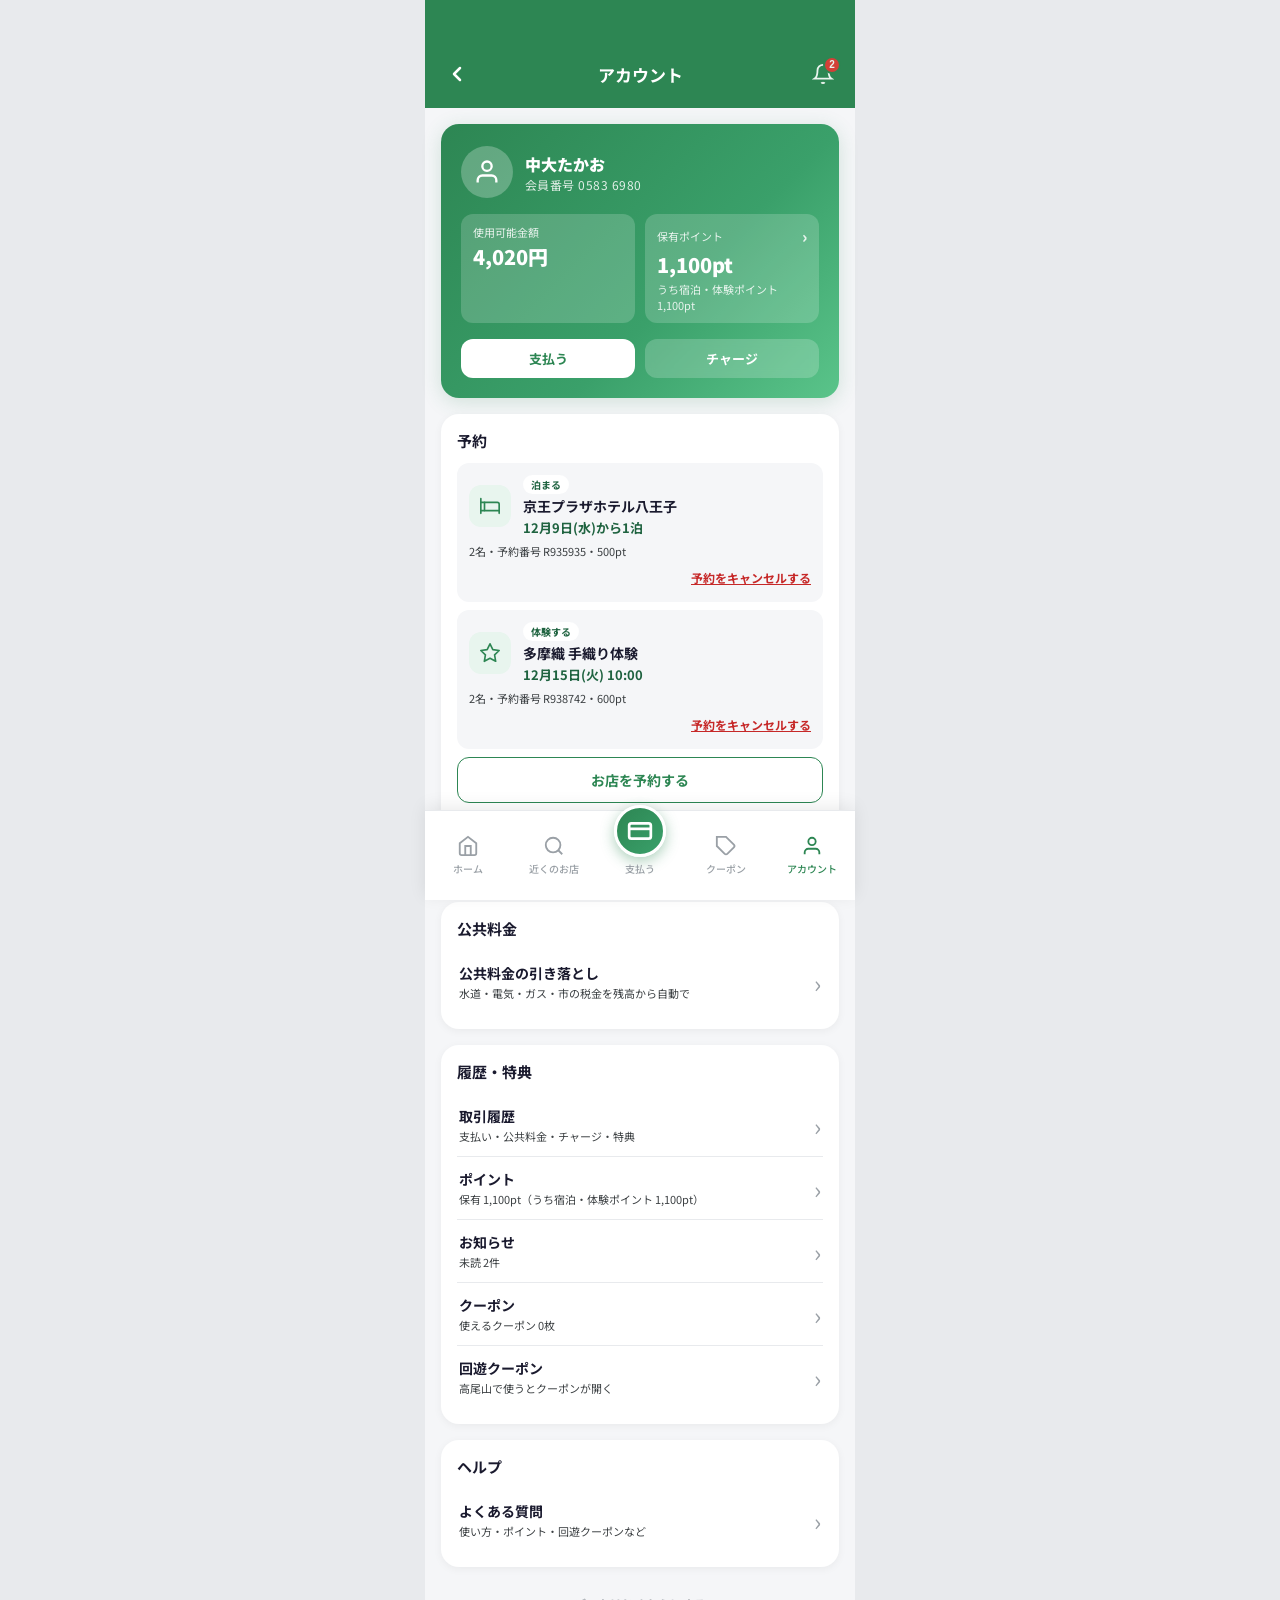
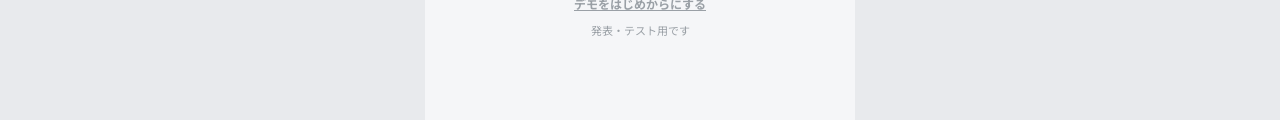
==== commit 721c5843: "よくある質問（FAQ）のページを追加した（スライド20） - faq.html：はじめての方へ・チャージ・支払い・ポイント・クーポン・回遊クーポン・スタンプラリー・予約・公共料金・困ったとき の19問" ====
--- a/account.html
+++ b/account.html
@@ -30,12 +30,6 @@
     <!-- 会員情報・残高・ポイント -->
     <section class="account-card"></section>
 
-    <!-- 見やすさの設定（文字を大きくする） -->
-    <section class="stamp-section">
-      <h2 class="stamp-section-title">見やすさ</h2>
-      <div class="account-settings"></div>
-    </section>
-
     <section class="stamp-section">
       <h2 class="stamp-section-title">予約</h2>
       <div class="account-reservations"></div>
@@ -49,6 +43,11 @@
     <section class="stamp-section">
       <h2 class="stamp-section-title">履歴・特典</h2>
       <div class="account-menu"></div>
+    </section>
+
+    <section class="stamp-section">
+      <h2 class="stamp-section-title">ヘルプ</h2>
+      <div class="account-help"></div>
     </section>
 
     <!-- 発表・テスト用 -->
--- a/style.css
+++ b/style.css
@@ -3749,38 +3749,72 @@
 }
 
 /* ════════════════════════════
-   文字を大きくする（アカウントの設定。html に .large-text が付く）
-   スライド24「文字やボタンを大きくする」
-   画面全体を同じ割合で大きくする（文字・ボタン・余白のつり合いを保つため）
+   よくある質問（faq.html）
    ════════════════════════════ */
-html.large-text body {
-  zoom: 1.2;
-}
-
-/* 大きくしたぶん、下から出るパネルが画面からはみ出さないように高さを割り戻す */
-html.large-text .sheet {
-  max-height: calc(85vh / 1.2);
-}
-
-/* 小さなラベルが縦に折り返さないように */
-html.large-text .coupon-badge {
-  flex-shrink: 0;
-  white-space: nowrap;
-}
-
-/* アカウント：見やすさの設定 */
-.account-setting {
+.faq-page {
+  padding-bottom: 24px;
+}
+
+.faq-search-input {
+  min-width: 0;
+}
+
+.faq-chips {
+  margin-top: 12px;
+}
+
+.faq-section {
+  gap: 8px;
+}
+
+.faq-item {
+  border-radius: 12px;
+  background: var(--gray-100);
+}
+
+.faq-q {
   position: relative;
-  gap: 12px;
-}
-
-.account-setting-text {
-  display: flex;
-  flex-direction: column;
-  gap: 2px;
-}
-
-.account-setting-sub {
-  font-size: 12px;
-  color: var(--gray-700);
-}
+  padding: 14px 40px 14px 14px;
+  font-size: 14px;
+  font-weight: 700;
+  line-height: 1.5;
+  cursor: pointer;
+  list-style: none;
+}
+
+.faq-q::-webkit-details-marker {
+  display: none;
+}
+
+/* 右の ＋ / − */
+.faq-q::after {
+  content: '＋';
+  position: absolute;
+  right: 14px;
+  top: 50%;
+  transform: translateY(-50%);
+  color: var(--green-primary);
+  font-weight: 900;
+}
+
+.faq-item[open] .faq-q::after {
+  content: '−';
+}
+
+.faq-a {
+  display: flex;
+  flex-direction: column;
+  gap: 6px;
+  padding: 0 14px 14px;
+  font-size: 13px;
+  line-height: 1.7;
+  color: var(--gray-700);
+}
+
+.faq-empty {
+  margin: 16px;
+}
+
+.points-help {
+  margin-top: 16px;
+}
